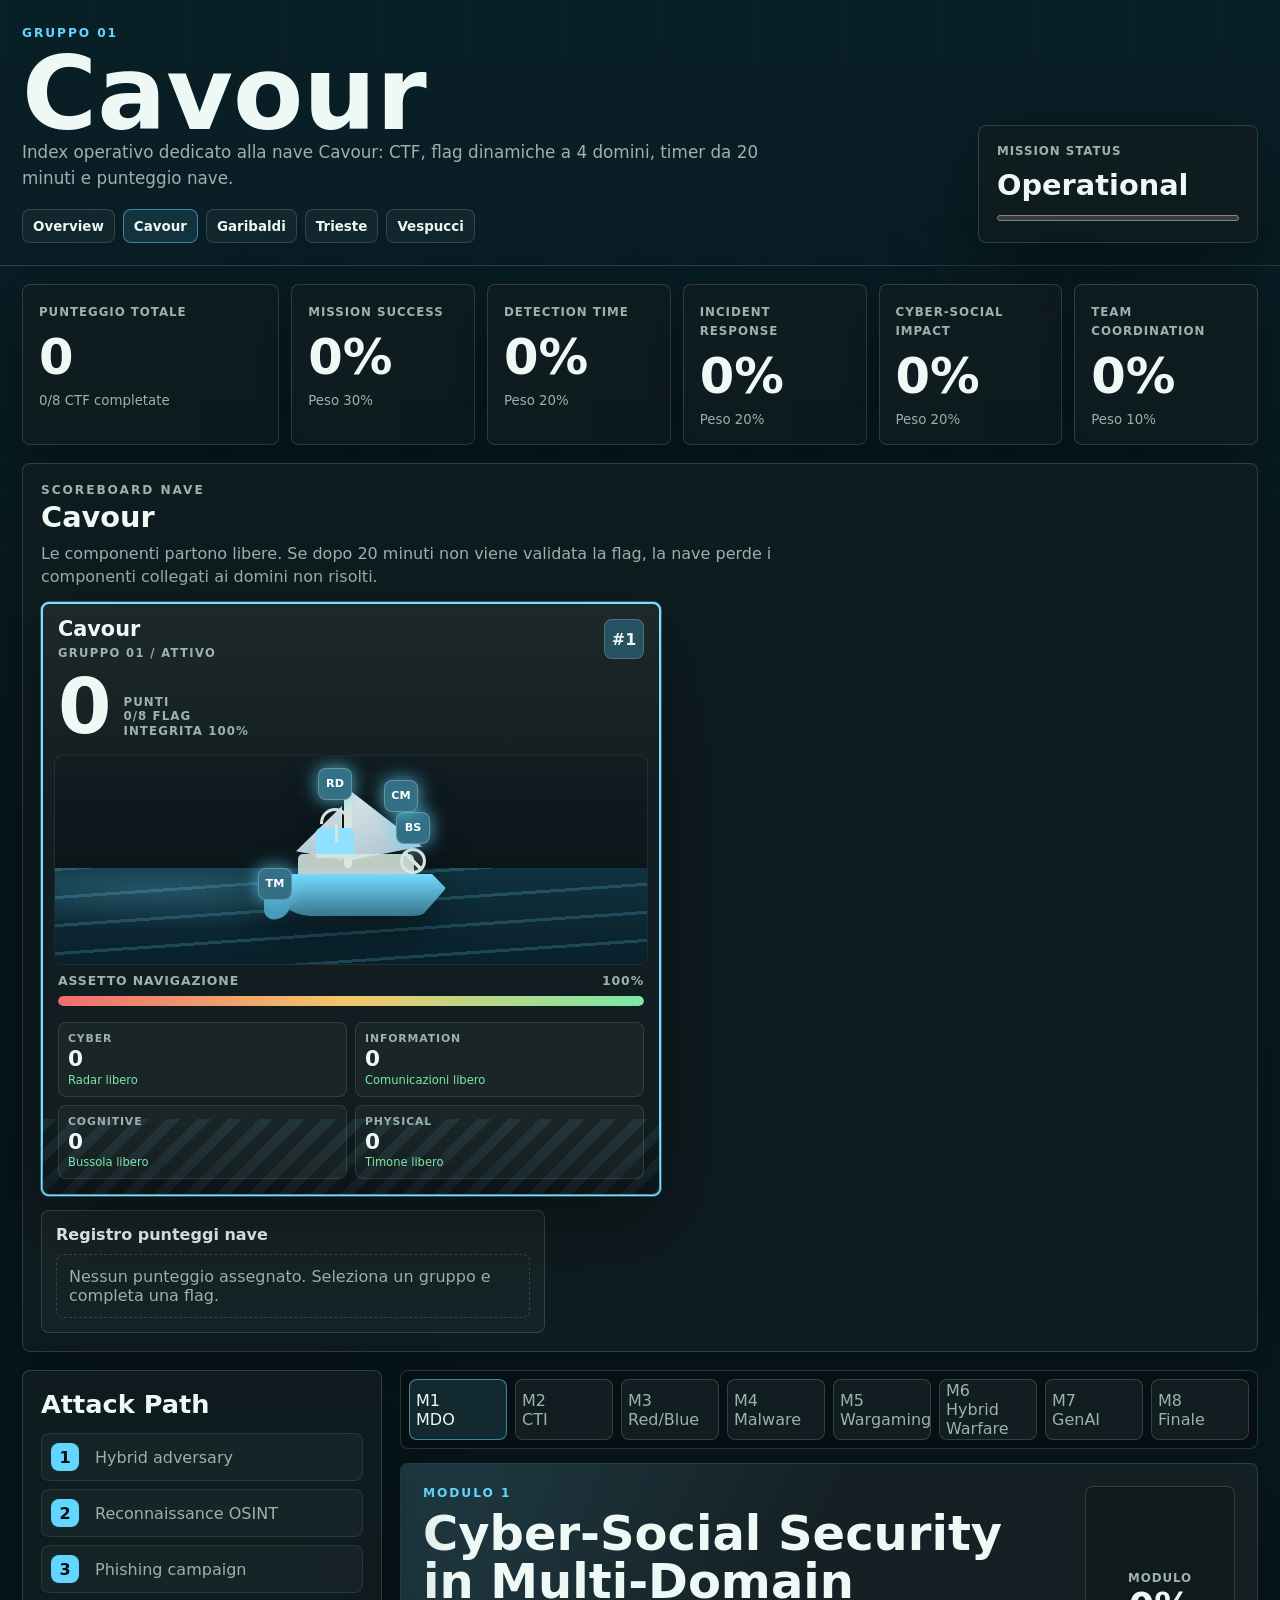
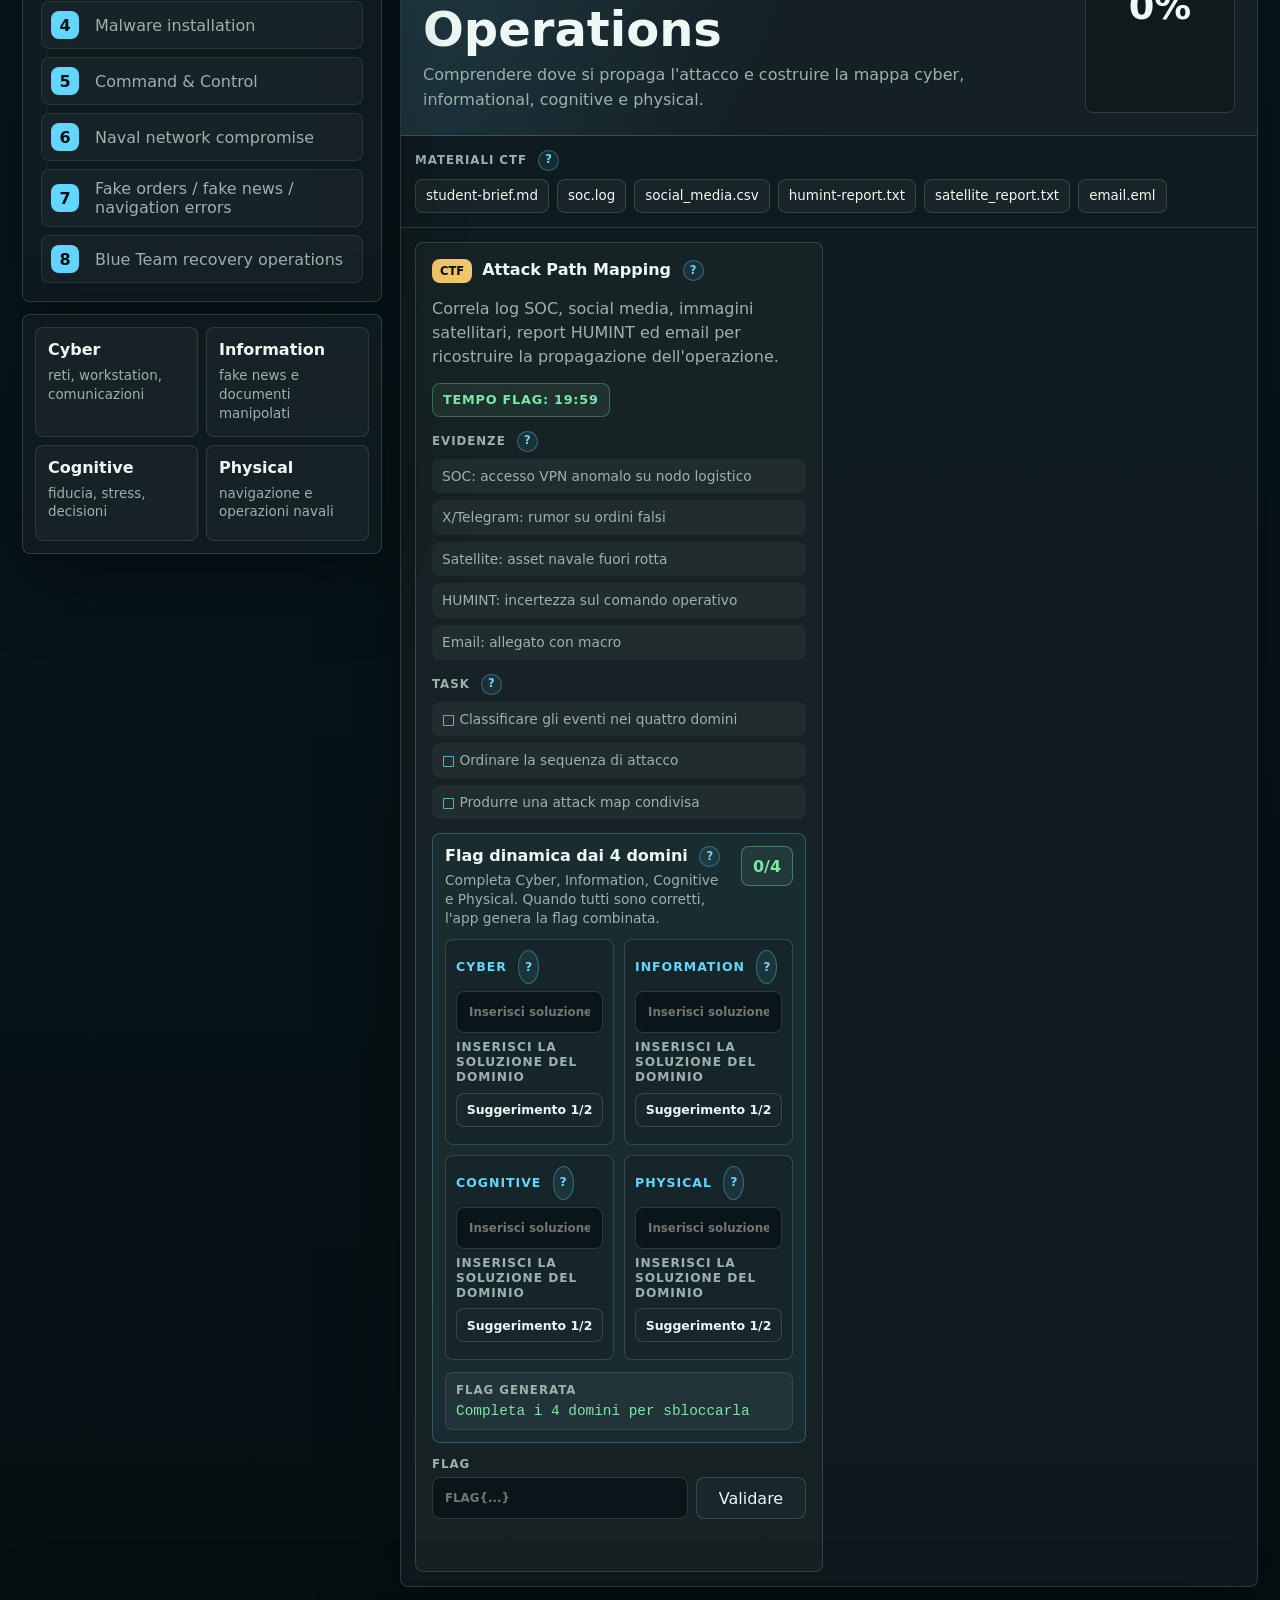
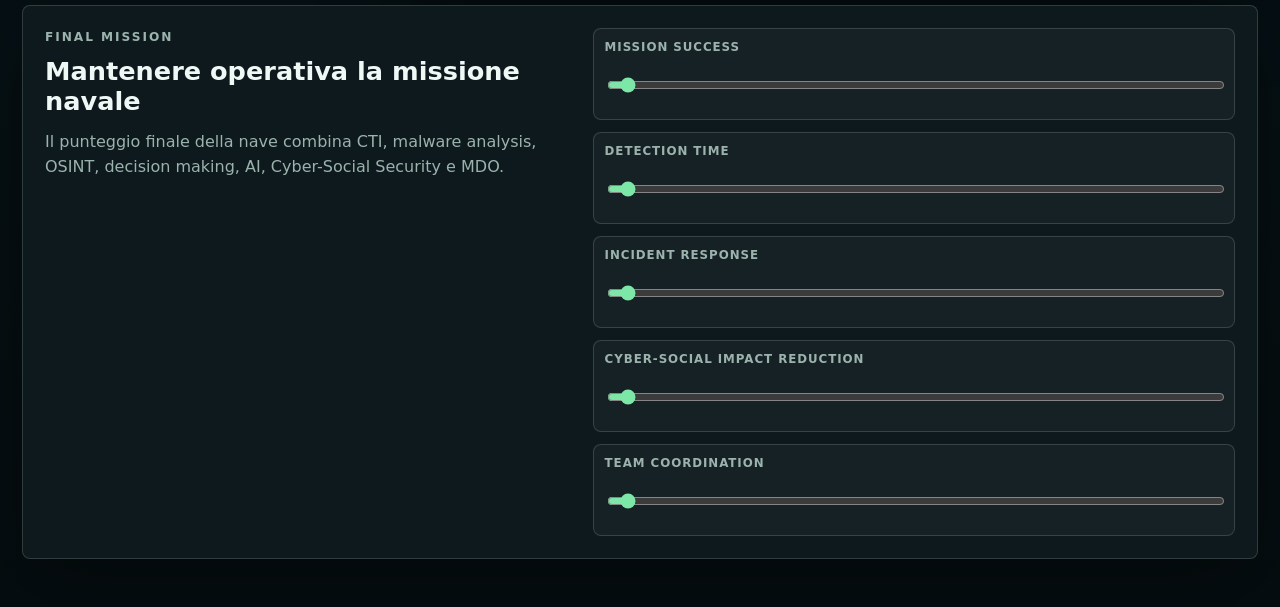
==== index-cavour.html @ 1d4ad9ce "Add files via upload" ====
<!doctype html>
<html lang="it">
<head>
  <meta charset="utf-8">
  <meta name="viewport" content="width=device-width, initial-scale=1">
  <meta name="description" content="CTF Operazione TRIDENT SHIELD per nave Cavour">
  <title>TRIDENT SHIELD CTF - Cavour</title>
  <link rel="stylesheet" href="style.css">
</head>
<body data-mode="team" data-team="cavour">
  <header class="topbar team-topbar">
    <div>
      <p class="eyebrow">GRUPPO 01</p>
      <h1>Cavour</h1>
      <p class="subtitle">Index operativo dedicato alla nave Cavour: CTF, flag dinamiche a 4 domini, timer da 20 minuti e punteggio nave.</p>
      <nav class="page-links" aria-label="Navigazione pagine nave">
        <a href="index.html">Overview</a>
        <a class="current" href="index-cavour.html">Cavour</a><a  href="index-garibaldi.html">Garibaldi</a><a  href="index-trieste.html">Trieste</a><a  href="index-vespucci.html">Vespucci</a>
      </nav>
    </div>
    <div class="mission-card">
      <span>Mission Status</span>
      <strong id="mission-status">Operational</strong>
      <meter id="mission-meter" min="0" max="100" value="0"></meter>
    </div>
  </header>

  <main class="app-shell">
    <section class="dashboard" aria-label="Dashboard punteggio nave">
      <article class="score-hero">
        <span>Punteggio totale</span>
        <strong id="total-score">0</strong>
        <small id="completed-count">0/8 CTF completate</small>
      </article>
      <article><span>Mission Success</span><strong id="metric-mission">0%</strong><small>Peso 30%</small></article>
      <article><span>Detection Time</span><strong id="metric-detection">0%</strong><small>Peso 20%</small></article>
      <article><span>Incident Response</span><strong id="metric-response">0%</strong><small>Peso 20%</small></article>
      <article><span>Cyber-Social Impact</span><strong id="metric-impact">0%</strong><small>Peso 20%</small></article>
      <article><span>Team Coordination</span><strong id="metric-coordination">0%</strong><small>Peso 10%</small></article>
    </section>

    <section class="team-scoreboard ship-only" aria-label="Scoreboard nave Cavour">
      <div class="scoreboard-head single-head">
        <div>
          <p class="eyebrow">Scoreboard nave</p>
          <h2>Cavour</h2>
          <p>Le componenti partono libere. Se dopo 20 minuti non viene validata la flag, la nave perde i componenti collegati ai domini non risolti.</p>
        </div>
      </div>
      <div class="team-grid single-ship-grid" id="team-grid"></div>
      <div class="scoreboard-bottom single-log">
        <div class="score-log-panel">
          <h3>Registro punteggi nave</h3>
          <div id="score-log"></div>
        </div>
      </div>
    </section>

    <section class="layout">
      <aside class="mission-map">
        <div class="map-panel">
          <h2>Attack Path</h2>
          <ol id="attack-path"></ol>
        </div>
        <div class="domain-grid" id="domain-grid"></div>
      </aside>

      <section class="content">
        <nav class="tabs" id="tabs" aria-label="Moduli CTF"></nav>
        <div id="module-view"></div>
      </section>
    </section>

    <section class="final-mission">
      <div>
        <p class="eyebrow">Final Mission</p>
        <h2>Mantenere operativa la missione navale</h2>
        <p>Il punteggio finale della nave combina CTI, malware analysis, OSINT, decision making, AI, Cyber-Social Security e MDO.</p>
      </div>
      <div class="weights">
        <label>Mission Success <input data-final="mission" type="range" min="0" max="100" value="0"></label>
        <label>Detection Time <input data-final="detection" type="range" min="0" max="100" value="0"></label>
        <label>Incident Response <input data-final="response" type="range" min="0" max="100" value="0"></label>
        <label>Cyber-Social Impact Reduction <input data-final="impact" type="range" min="0" max="100" value="0"></label>
        <label>Team Coordination <input data-final="coordination" type="range" min="0" max="100" value="0"></label>
      </div>
    </section>
  </main>

  <template id="module-template">
    <article class="module">
      <div class="module-head">
        <div>
          <p class="eyebrow module-index"></p>
          <h2 class="module-title"></h2>
          <p class="module-mission"></p>
        </div>
        <div class="module-score">
          <span>Modulo</span>
          <strong></strong>
        </div>
      </div>
      <div class="challenge-grid"></div>
    </article>
  </template>

  <template id="challenge-template">
    <article class="challenge">
      <div class="challenge-head">
        <span class="badge"></span>
        <strong class="challenge-title"></strong>
      </div>
      <p class="challenge-brief"></p>
      <div class="evidence"></div>
      <div class="tasks"></div>
      <form class="flag-form">
        <label>
          Flag
          <input name="flag" autocomplete="off" placeholder="FLAG{...}">
        </label>
        <button type="submit">Validare</button>
      </form>
      <p class="feedback" aria-live="polite"></p>
    </article>
  </template>
  <script src="app.js"></script>
</body>
</html>
---- style.css ----
:root {
  color-scheme: dark;
  --bg: #071013;
  --surface: #111d20;
  --surface-2: #17272b;
  --surface-3: #20343a;
  --line: rgba(229, 241, 237, 0.16);
  --ink: #eef8f5;
  --muted: #9bb2ad;
  --cyan: #63d6ff;
  --green: #7ce7a7;
  --yellow: #f2c76b;
  --red: #ef6d6d;
  --danger: #ef6d6d;
  --orange: #f49b63;
  --violet: #b99cff;
  --warn: #f2c76b;
  --ok: #7ce7a7;
  --shadow: 0 22px 80px rgba(0, 0, 0, 0.36);
}

* { box-sizing: border-box; }

html { scroll-behavior: smooth; }

body {
  margin: 0;
  min-height: 100vh;
  color: var(--ink);
  font-family: Inter, ui-sans-serif, system-ui, -apple-system, BlinkMacSystemFont, "Segoe UI", sans-serif;
  background:
    linear-gradient(180deg, rgba(9, 32, 40, 0.92), rgba(5, 13, 16, 0.98)),
    repeating-linear-gradient(90deg, rgba(255, 255, 255, 0.035) 0 1px, transparent 1px 94px),
    var(--bg);
}

button,
input { font: inherit; }

button {
  min-height: 42px;
  border: 1px solid var(--line);
  border-radius: 8px;
  color: var(--ink);
  background: var(--surface-2);
  cursor: pointer;
}

button:hover,
.tab:hover {
  border-color: rgba(238, 248, 245, 0.34);
  background: var(--surface-3);
}

.tip {
  position: relative;
  display: inline-grid;
  place-items: center;
  width: 21px;
  height: 21px;
  min-height: 21px;
  margin-left: 6px;
  padding: 0;
  border-color: rgba(99, 214, 255, 0.36);
  border-radius: 50%;
  color: var(--cyan);
  background: rgba(99, 214, 255, 0.08);
  font-size: 0.72rem;
  font-weight: 900;
  line-height: 1;
  vertical-align: middle;
}

.tip::after {
  content: attr(data-tooltip);
  position: absolute;
  left: 50%;
  bottom: calc(100% + 10px);
  z-index: 50;
  width: min(310px, 70vw);
  padding: 10px 11px;
  border: 1px solid rgba(99, 214, 255, 0.34);
  border-radius: 8px;
  color: var(--ink);
  background: #071013;
  box-shadow: var(--shadow);
  font-size: 0.78rem;
  font-weight: 650;
  letter-spacing: 0;
  line-height: 1.35;
  text-align: left;
  text-transform: none;
  white-space: normal;
  opacity: 0;
  pointer-events: none;
  transform: translate(-50%, 4px);
  transition: opacity 140ms ease, transform 140ms ease;
}

.tip:hover::after,
.tip:focus-visible::after {
  opacity: 1;
  transform: translate(-50%, 0);
}

input {
  width: 100%;
  min-height: 42px;
  border: 1px solid var(--line);
  border-radius: 8px;
  padding: 0 12px;
  color: var(--ink);
  background: #091519;
  outline: none;
}

input[type="range"] { accent-color: var(--green); }

.topbar,
.app-shell {
  width: min(1480px, 100%);
  margin: 0 auto;
  padding-inline: 22px;
}

.topbar {
  display: grid;
  grid-template-columns: minmax(0, 1fr) 280px;
  gap: 24px;
  align-items: end;
  padding-top: 26px;
  padding-bottom: 22px;
  border-bottom: 1px solid var(--line);
}

.eyebrow {
  margin: 0 0 9px;
  color: var(--cyan);
  font-size: 0.76rem;
  font-weight: 900;
  letter-spacing: 0.16em;
  text-transform: uppercase;
}

h1 {
  margin: 0;
  font-size: clamp(2.7rem, 8vw, 7rem);
  line-height: 0.88;
}

h2,
p { margin-top: 0; }

.subtitle {
  max-width: 760px;
  margin-bottom: 0;
  color: var(--muted);
  font-size: 1.05rem;
  line-height: 1.55;
}

.page-links {
  display: flex;
  flex-wrap: wrap;
  gap: 8px;
  margin-top: 18px;
}

.page-links a {
  display: inline-flex;
  align-items: center;
  min-height: 34px;
  padding: 0 10px;
  border: 1px solid var(--line);
  border-radius: 8px;
  color: var(--ink);
  background: rgba(255, 255, 255, 0.045);
  font-size: 0.84rem;
  font-weight: 850;
  text-decoration: none;
}

.page-links a:hover,
.page-links a.current {
  border-color: rgba(99, 214, 255, 0.52);
  background: rgba(99, 214, 255, 0.12);
}

.mission-card,
.dashboard article,
.map-panel,
.domain-grid,
.module,
.final-mission,
.team-scoreboard {
  border: 1px solid var(--line);
  border-radius: 8px;
  background: rgba(17, 29, 32, 0.82);
  box-shadow: var(--shadow);
}

.mission-card {
  display: grid;
  gap: 10px;
  padding: 18px;
}

.mission-card span,
.dashboard span,
.module-score span,
.challenge label,
.weights label {
  color: var(--muted);
  font-size: 0.74rem;
  font-weight: 850;
  letter-spacing: 0.08em;
  text-transform: uppercase;
}

.mission-card strong {
  font-size: 1.8rem;
}

meter {
  width: 100%;
  height: 12px;
}

.app-shell {
  display: grid;
  gap: 18px;
  padding-top: 18px;
  padding-bottom: 48px;
}

.dashboard {
  display: grid;
  grid-template-columns: 1.4fr repeat(5, 1fr);
  gap: 12px;
}

.dashboard article {
  min-width: 0;
  padding: 16px;
}

.dashboard strong {
  display: block;
  margin: 8px 0 4px;
  font-size: clamp(1.7rem, 4vw, 3.1rem);
  font-variant-numeric: tabular-nums;
}

.dashboard small {
  color: var(--muted);
}

.score-hero {
  background:
    radial-gradient(circle at 100% 0, rgba(124, 231, 167, 0.2), transparent 38%),
    var(--surface);
}

.team-scoreboard {
  display: grid;
  gap: 14px;
  padding: 18px;
}

.scoreboard-head {
  display: grid;
  grid-template-columns: minmax(0, 1fr) 330px;
  gap: 18px;
  align-items: end;
}

.scoreboard-head h2 {
  margin-bottom: 8px;
  font-size: 1.8rem;
}

.scoreboard-head p {
  max-width: 760px;
  margin-bottom: 0;
  color: var(--muted);
  line-height: 1.45;
}

.team-controls {
  display: grid;
  gap: 10px;
}

.team-controls label {
  display: grid;
  gap: 6px;
}

.team-grid {
  display: grid;
  grid-template-columns: repeat(4, minmax(0, 1fr));
  gap: 10px;
}

.single-ship-grid {
  grid-template-columns: minmax(320px, 620px);
}

.single-head {
  grid-template-columns: 1fr;
}

.single-log {
  grid-template-columns: minmax(0, 1fr);
}

.overview-grid {
  grid-template-columns: repeat(4, minmax(0, 1fr));
}

.team-card {
  min-width: 0;
  padding: 14px;
  border: 1px solid var(--line);
  border-radius: 8px;
  background:
    linear-gradient(180deg, color-mix(in srgb, var(--team-color), transparent 88%), transparent 55%),
    rgba(255, 255, 255, 0.035);
}

.team-card.active {
  border-color: color-mix(in srgb, var(--team-color), white 24%);
  box-shadow: inset 0 0 0 1px color-mix(in srgb, var(--team-color), transparent 68%);
}

.team-card.leader {
  background:
    linear-gradient(180deg, color-mix(in srgb, var(--team-color), transparent 78%), transparent 62%),
    rgba(255, 255, 255, 0.055);
}

.team-card-head {
  display: flex;
  justify-content: space-between;
  gap: 10px;
  align-items: start;
}

.team-card-head strong {
  display: block;
  font-size: 1.1rem;
}

.team-card-head span,
.team-meta {
  color: var(--muted);
  font-size: 0.76rem;
  font-weight: 800;
  letter-spacing: 0.07em;
  text-transform: uppercase;
}

.team-card-head b {
  display: grid;
  place-items: center;
  min-width: 38px;
  min-height: 34px;
  border: 1px solid rgba(255, 255, 255, 0.14);
  border-radius: 8px;
  background: color-mix(in srgb, var(--team-color), black 62%);
}

.team-score {
  margin: 18px 0 10px;
  font-size: clamp(2.5rem, 6vw, 4rem);
  font-weight: 950;
  line-height: 0.9;
  font-variant-numeric: tabular-nums;
}

.team-meta {
  display: flex;
  justify-content: space-between;
  gap: 10px;
}

.team-bar {
  height: 9px;
  margin-top: 10px;
  overflow: hidden;
  border-radius: 999px;
  background: rgba(255, 255, 255, 0.08);
}

.team-bar i {
  display: block;
  width: 0;
  height: 100%;
  border-radius: inherit;
  background: linear-gradient(90deg, var(--cyan), var(--green));
}

.ship-card {
  position: relative;
  min-width: 0;
  overflow: hidden;
  border: 1px solid var(--line);
  border-radius: 8px;
  background:
    linear-gradient(180deg, rgba(255, 255, 255, 0.05), transparent 34%),
    var(--surface);
  box-shadow: var(--shadow);
}

.ship-card::after {
  content: "";
  position: absolute;
  inset: auto 0 0;
  height: 76px;
  background:
    linear-gradient(180deg, transparent, rgba(0, 0, 0, 0.34)),
    repeating-linear-gradient(135deg, rgba(113, 215, 255, 0.09) 0 10px, transparent 10px 22px);
  pointer-events: none;
}

.ship-card.leader {
  border-color: color-mix(in srgb, var(--accent), white 20%);
  box-shadow: 0 0 0 1px color-mix(in srgb, var(--accent), transparent 68%), var(--shadow);
}

.ship-card.active-team {
  outline: 2px solid color-mix(in srgb, var(--accent), white 16%);
  outline-offset: -2px;
}

.ship-header {
  position: relative;
  z-index: 1;
  display: grid;
  grid-template-columns: minmax(0, 1fr) auto;
  gap: 12px;
  padding: 16px 16px 0;
}

.team-name {
  margin: 0;
  font-size: 1.3rem;
  line-height: 1.05;
  white-space: nowrap;
  overflow: hidden;
  text-overflow: ellipsis;
}

.team-code {
  margin-top: 5px;
  color: var(--muted);
  font-size: 0.72rem;
  font-weight: 800;
  letter-spacing: 0.12em;
  text-transform: uppercase;
}

.rank {
  display: grid;
  place-items: center;
  width: 40px;
  height: 40px;
  border-radius: 8px;
  border: 1px solid rgba(255, 255, 255, 0.18);
  background: color-mix(in srgb, var(--accent), black 62%);
  font-weight: 900;
}

.score-row {
  position: relative;
  z-index: 1;
  display: flex;
  align-items: end;
  gap: 12px;
  padding: 16px;
}

.score {
  font-size: clamp(2.8rem, 6vw, 4.8rem);
  font-weight: 900;
  line-height: 0.82;
  font-variant-numeric: tabular-nums;
}

.score-label {
  color: var(--muted);
  font-size: 0.74rem;
  font-weight: 800;
  text-transform: uppercase;
  letter-spacing: 0.09em;
  line-height: 1.25;
}

.ship-wrap {
  position: relative;
  z-index: 1;
  height: 210px;
  margin: 0 12px 8px;
  border: 1px solid rgba(255, 255, 255, 0.09);
  border-radius: 8px;
  background:
    linear-gradient(180deg, rgba(10, 24, 32, 0.24), rgba(4, 12, 16, 0.58)),
    repeating-linear-gradient(0deg, transparent 0 18px, rgba(255, 255, 255, 0.025) 18px 19px);
  overflow: hidden;
}

.sea {
  position: absolute;
  inset: auto 0 0;
  height: 46%;
  background:
    radial-gradient(ellipse at 18% 22%, rgba(113, 215, 255, 0.22), transparent 38%),
    repeating-linear-gradient(176deg, rgba(113, 215, 255, 0.2) 0 3px, transparent 3px 28px),
    linear-gradient(180deg, rgba(18, 61, 78, 0.72), rgba(9, 34, 44, 0.95));
}

.ship {
  position: absolute;
  left: 50%;
  bottom: 48px;
  width: 210px;
  height: 120px;
  transform: translateX(-50%);
  filter: drop-shadow(0 18px 18px rgba(0, 0, 0, 0.36));
}

.hull {
  position: absolute;
  left: 26px;
  right: 10px;
  bottom: 0;
  height: 42px;
  border-radius: 5px 5px 48px 54px;
  background:
    linear-gradient(90deg, transparent 0 16px, rgba(255, 255, 255, 0.1) 16px 18px, transparent 18px),
    linear-gradient(180deg, color-mix(in srgb, var(--accent), white 12%), color-mix(in srgb, var(--accent), black 44%));
  clip-path: polygon(0 0, 92% 0, 100% 34%, 86% 100%, 12% 100%);
}

.deck {
  position: absolute;
  left: 52px;
  right: 42px;
  bottom: 38px;
  height: 24px;
  border-radius: 5px 5px 0 0;
  background: #d8e6df;
  opacity: 0.88;
}

.mast {
  position: absolute;
  left: 98px;
  bottom: 48px;
  width: 8px;
  height: 82px;
  border-radius: 8px;
  background: #d8e6df;
}

.sail {
  position: absolute;
  bottom: 56px;
  background: linear-gradient(160deg, #f7fbff, #b7d8e6);
  border: 1px solid rgba(255, 255, 255, 0.42);
  opacity: 0.9;
}

.sail-main {
  left: 106px;
  width: 70px;
  height: 68px;
  clip-path: polygon(0 0, 100% 80%, 0 100%);
}

.sail-front {
  left: 50px;
  width: 46px;
  height: 54px;
  clip-path: polygon(100% 0, 100% 100%, 0 84%);
}

.bridge {
  position: absolute;
  left: 70px;
  bottom: 58px;
  width: 38px;
  height: 30px;
  border-radius: 5px 5px 0 0;
  background: color-mix(in srgb, var(--accent), white 28%);
}

.radar {
  position: absolute;
  left: 74px;
  bottom: 92px;
  width: 30px;
  height: 16px;
  border: 3px solid #d8e6df;
  border-bottom: 0;
  border-radius: 20px 20px 0 0;
}

.radar::before {
  content: "";
  position: absolute;
  left: 50%;
  bottom: 4px;
  width: 54px;
  height: 54px;
  border: 1px solid rgba(113, 215, 255, 0.34);
  border-radius: 50%;
  opacity: 0;
  transform: translateX(-50%) scale(0.4);
  pointer-events: none;
}

.radar::after {
  content: "";
  position: absolute;
  left: 12px;
  bottom: -18px;
  width: 3px;
  height: 18px;
  background: #d8e6df;
}

.compass {
  position: absolute;
  right: 30px;
  bottom: 42px;
  width: 26px;
  height: 26px;
  border: 3px solid #d8e6df;
  border-radius: 50%;
  background:
    linear-gradient(45deg, transparent 43%, #d8e6df 44% 56%, transparent 57%),
    rgba(255, 255, 255, 0.12);
}

.compass::after {
  content: "";
  position: absolute;
  inset: 7px;
  border-radius: 50%;
  background: var(--danger);
  opacity: 0;
}

.rudder {
  position: absolute;
  left: 18px;
  bottom: -3px;
  width: 26px;
  height: 34px;
  border-radius: 4px 0 12px 12px;
  background: color-mix(in srgb, var(--accent), black 28%);
  transform: skewY(-10deg);
}

.component {
  position: absolute;
  z-index: 3;
  display: grid;
  place-items: center;
  width: 34px;
  height: 32px;
  border-radius: 8px;
  border: 1px solid rgba(255, 255, 255, 0.24);
  background: rgba(7, 16, 20, 0.78);
  color: #fff;
  font-size: 0.7rem;
  font-weight: 900;
}

.component[data-component="radar"] { left: 72px; bottom: 116px; }
.component[data-component="compass"] { right: 26px; bottom: 72px; }
.component[data-component="rudder"] { left: 12px; bottom: 16px; }
.component[data-component="sails"] { left: 138px; bottom: 104px; }

.ship-card .component.ok {
  box-shadow: 0 0 18px color-mix(in srgb, var(--accent), transparent 18%);
  background: color-mix(in srgb, var(--accent), black 48%);
}

.ship-card .component.damaged {
  border-color: rgba(228, 88, 88, 0.6);
  background: rgba(97, 28, 33, 0.92);
  color: #ffd5d5;
  box-shadow: 0 0 18px rgba(228, 88, 88, 0.36);
}

.ship-card .component.damaged::after {
  content: "";
  position: absolute;
  width: 36px;
  height: 3px;
  border-radius: 999px;
  background: var(--danger);
  transform: rotate(-38deg);
}

.smoke {
  position: absolute;
  z-index: 2;
  width: 54px;
  height: 54px;
  border-radius: 50%;
  background: rgba(35, 39, 42, 0.58);
  filter: blur(2px);
  opacity: 0;
  animation: drift 3s ease-in-out infinite;
}

.smoke.s1 { left: 75px; bottom: 120px; }
.smoke.s2 { left: 130px; bottom: 96px; animation-delay: 700ms; }

.damage-radar .radar { animation: radarFail 1.15s steps(2, end) infinite; }
.damage-radar .radar::before { animation: brokenPing 1.6s ease-out infinite; }
.damage-radar .component[data-component="radar"] { animation: warningPulse 1.1s ease-in-out infinite; }
.damage-compass .compass { animation: compassSpin 950ms cubic-bezier(.3, .8, .4, 1) infinite; }
.damage-compass .compass::after { animation: coreBlink 800ms ease-in-out infinite; }
.damage-compass .component[data-component="compass"] { animation: warningPulse 1s ease-in-out infinite; }
.damage-sails .sail-main {
  transform-origin: 0 100%;
  animation: sailTearMain 1.7s ease-in-out infinite;
}
.damage-sails .sail-front {
  transform-origin: 100% 100%;
  animation: sailTearFront 1.55s ease-in-out infinite;
}
.damage-sails .component[data-component="sails"] { animation: warningPulse 1.15s ease-in-out infinite; }
.damage-rudder .rudder {
  opacity: 0.48;
  animation: warningPulse 1.25s ease-in-out infinite;
}
.damage-rudder .component[data-component="rudder"] { animation: warningPulse 1.15s ease-in-out infinite; }
.damage-radar .smoke.s1,
.damage-compass .smoke.s1,
.damage-sails .smoke.s2,
.damage-rudder .smoke.s1 { opacity: 1; }
.damage-radar .smoke.s1 { left: 66px; bottom: 112px; }
.damage-compass .smoke.s1 { left: 142px; bottom: 56px; }
.damage-sails .smoke.s2 { left: 132px; bottom: 105px; }
.damage-rudder .smoke.s1 { left: 28px; bottom: 22px; }

@keyframes drift {
  0%, 100% { transform: translate(0, 0) scale(0.9); }
  50% { transform: translate(8px, -10px) scale(1.08); }
}

@keyframes radarFail {
  0%, 100% { opacity: 0.28; transform: translateX(0); filter: drop-shadow(0 0 0 transparent); }
  20% { opacity: 0.92; transform: translateX(-2px); filter: drop-shadow(0 0 8px rgba(113, 215, 255, 0.74)); }
  42% { opacity: 0.16; transform: translateX(2px); }
  70% { opacity: 0.62; transform: translateX(-1px); }
}

@keyframes brokenPing {
  0% { opacity: 0.55; transform: translateX(-50%) scale(0.28); }
  58% { opacity: 0.12; transform: translateX(-50%) scale(1); }
  59%, 100% { opacity: 0; transform: translateX(-50%) scale(1.04); }
}

@keyframes compassSpin {
  0%, 100% { opacity: 0.42; transform: rotate(-18deg) scale(0.96); }
  28% { opacity: 0.95; transform: rotate(42deg) scale(1.04); }
  46% { opacity: 0.55; transform: rotate(-96deg) scale(0.98); }
  72% { opacity: 0.76; transform: rotate(130deg) scale(1.02); }
}

@keyframes coreBlink {
  0%, 100% { opacity: 0; transform: scale(0.6); }
  50% { opacity: 0.78; transform: scale(1); }
}

@keyframes sailTearMain {
  0%, 100% { opacity: 0.32; transform: rotate(-8deg) skewX(-3deg); filter: brightness(0.86); }
  50% { opacity: 0.68; transform: rotate(-17deg) skewX(7deg) translateY(3px); filter: brightness(1.08); }
}

@keyframes sailTearFront {
  0%, 100% { opacity: 0.36; transform: rotate(7deg) skewX(4deg); }
  50% { opacity: 0.7; transform: rotate(16deg) skewX(-6deg) translateY(2px); }
}

@keyframes warningPulse {
  0%, 100% { opacity: 0.62; box-shadow: 0 0 10px rgba(228, 88, 88, 0.28); }
  50% { opacity: 1; box-shadow: 0 0 24px rgba(228, 88, 88, 0.72); }
}

.integrity {
  position: relative;
  z-index: 1;
  padding: 0 16px 16px;
}

.integrity-head {
  display: flex;
  justify-content: space-between;
  gap: 10px;
  margin-bottom: 8px;
  color: var(--muted);
  font-size: 0.78rem;
  font-weight: 800;
  text-transform: uppercase;
  letter-spacing: 0.07em;
}

.bar {
  height: 10px;
  overflow: hidden;
  border-radius: 999px;
  background: rgba(255, 255, 255, 0.08);
}

.bar span {
  display: block;
  width: var(--value);
  height: 100%;
  border-radius: inherit;
  background: linear-gradient(90deg, var(--danger), var(--warn), var(--ok));
  transition: width 220ms ease;
}

.domain-score-grid {
  position: relative;
  z-index: 1;
  display: grid;
  grid-template-columns: repeat(2, minmax(0, 1fr));
  gap: 8px;
  padding: 0 16px 16px;
}

.domain-score {
  display: grid;
  gap: 3px;
  min-width: 0;
  padding: 9px;
  border: 1px solid rgba(255, 255, 255, 0.11);
  border-radius: 8px;
  background: rgba(255, 255, 255, 0.04);
}

.domain-score span,
.domain-score small {
  overflow: hidden;
  text-overflow: ellipsis;
  white-space: nowrap;
}

.domain-score span {
  color: var(--muted);
  font-size: 0.68rem;
  font-weight: 900;
  letter-spacing: 0.08em;
  text-transform: uppercase;
}

.domain-score strong {
  font-size: 1.35rem;
  line-height: 1;
  font-variant-numeric: tabular-nums;
}

.domain-score small {
  color: var(--green);
  font-size: 0.72rem;
}

.domain-score.lost {
  border-color: rgba(239, 109, 109, 0.42);
  background: rgba(239, 109, 109, 0.08);
}

.domain-score.lost small {
  color: var(--red);
}

.scoreboard-bottom {
  display: grid;
  grid-template-columns: minmax(0, 0.85fr) minmax(0, 1.15fr);
  gap: 12px;
}

.leaderboard-panel,
.score-log-panel {
  min-width: 0;
  padding: 14px;
  border: 1px solid var(--line);
  border-radius: 8px;
  background: rgba(255, 255, 255, 0.035);
}

.leaderboard-panel h3,
.score-log-panel h3 {
  margin: 0 0 10px;
  font-size: 1rem;
}

#team-leaderboard,
#score-log {
  display: grid;
  gap: 8px;
}

.team-rank {
  display: grid;
  grid-template-columns: 38px minmax(0, 1fr) auto;
  gap: 10px;
  align-items: center;
  padding: 9px;
  border: 1px solid rgba(255, 255, 255, 0.1);
  border-radius: 8px;
  background: rgba(255, 255, 255, 0.035);
}

.team-rank b {
  color: var(--team-color);
}

.team-rank span {
  min-width: 0;
  overflow: hidden;
  text-overflow: ellipsis;
  white-space: nowrap;
}

.team-rank small {
  display: block;
  color: var(--muted);
  font-size: 0.72rem;
}

.team-rank strong {
  font-size: 1.45rem;
  font-variant-numeric: tabular-nums;
}

.score-log-entry {
  display: grid;
  grid-template-columns: 70px minmax(0, 1fr);
  gap: 10px;
  padding: 9px;
  border-left: 3px solid var(--green);
  border-radius: 8px;
  color: var(--muted);
  background: rgba(255, 255, 255, 0.035);
  line-height: 1.35;
}

.score-log-entry time {
  color: var(--cyan);
  font-size: 0.78rem;
  font-weight: 900;
}

.score-log-entry strong {
  color: var(--ink);
}

.score-log-empty {
  padding: 12px;
  border: 1px dashed var(--line);
  border-radius: 8px;
  color: var(--muted);
}

.layout {
  display: grid;
  grid-template-columns: 360px minmax(0, 1fr);
  gap: 18px;
  align-items: start;
}

.mission-map {
  position: sticky;
  top: 14px;
  display: grid;
  gap: 12px;
}

.map-panel {
  padding: 18px;
}

.map-panel h2,
.final-mission h2 {
  margin-bottom: 14px;
  font-size: 1.6rem;
}

#attack-path {
  display: grid;
  gap: 8px;
  margin: 0;
  padding: 0;
  list-style: none;
}

#attack-path li {
  display: grid;
  grid-template-columns: 34px 1fr;
  gap: 10px;
  align-items: center;
  padding: 9px;
  border: 1px solid rgba(255, 255, 255, 0.09);
  border-radius: 8px;
  color: var(--muted);
  background: rgba(255, 255, 255, 0.035);
}

#attack-path b {
  display: grid;
  place-items: center;
  width: 28px;
  height: 28px;
  border-radius: 8px;
  color: #061015;
  background: var(--cyan);
}

#attack-path li.done {
  color: var(--ink);
  border-color: rgba(124, 231, 167, 0.4);
}

#attack-path li.done b { background: var(--green); }

.domain-grid {
  display: grid;
  grid-template-columns: repeat(2, minmax(0, 1fr));
  gap: 8px;
  padding: 12px;
}

.domain {
  min-height: 96px;
  padding: 12px;
  border: 1px solid rgba(255, 255, 255, 0.11);
  border-radius: 8px;
  background: rgba(255, 255, 255, 0.035);
}

.domain strong {
  display: block;
  margin-bottom: 8px;
}

.domain span {
  display: block;
  color: var(--muted);
  font-size: 0.84rem;
  line-height: 1.4;
}

.content {
  min-width: 0;
  display: grid;
  gap: 14px;
}

.tabs {
  position: sticky;
  top: 0;
  z-index: 5;
  display: grid;
  grid-template-columns: repeat(8, minmax(92px, 1fr));
  gap: 8px;
  padding: 8px;
  border: 1px solid var(--line);
  border-radius: 8px;
  background: rgba(7, 16, 19, 0.92);
  backdrop-filter: blur(12px);
}

.tab {
  min-height: 50px;
  border: 1px solid var(--line);
  border-radius: 8px;
  color: var(--muted);
  background: var(--surface);
  text-align: left;
}

.tab.active {
  color: var(--ink);
  border-color: rgba(99, 214, 255, 0.55);
  background: rgba(99, 214, 255, 0.13);
}

.tab.done {
  border-color: rgba(124, 231, 167, 0.5);
}

.module {
  overflow: hidden;
}

.module-head {
  display: grid;
  grid-template-columns: minmax(0, 1fr) 150px;
  gap: 18px;
  padding: 22px;
  border-bottom: 1px solid var(--line);
  background:
    linear-gradient(115deg, rgba(99, 214, 255, 0.15), transparent 46%),
    rgba(255, 255, 255, 0.025);
}

.module-title {
  margin: 0 0 10px;
  font-size: clamp(1.8rem, 4vw, 3rem);
  line-height: 1;
}

.module-mission {
  max-width: 820px;
  margin-bottom: 0;
  color: var(--muted);
  line-height: 1.55;
}

.module-score {
  display: grid;
  place-items: center;
  align-content: center;
  border: 1px solid var(--line);
  border-radius: 8px;
  background: rgba(0, 0, 0, 0.17);
}

.module-score strong {
  font-size: 2.3rem;
  font-variant-numeric: tabular-nums;
}

.challenge-grid {
  display: grid;
  grid-template-columns: repeat(2, minmax(0, 1fr));
  gap: 12px;
  padding: 14px;
}

.artifact-list {
  display: flex;
  flex-wrap: wrap;
  gap: 8px;
  align-items: center;
  padding: 14px;
  border-bottom: 1px solid var(--line);
}

.artifact-list strong {
  flex: 1 0 100%;
  color: var(--muted);
  font-size: 0.74rem;
  letter-spacing: 0.08em;
  text-transform: uppercase;
}

.artifact-list a {
  display: inline-flex;
  align-items: center;
  min-height: 34px;
  padding: 0 10px;
  border: 1px solid var(--line);
  border-radius: 8px;
  color: var(--ink);
  background: rgba(255, 255, 255, 0.045);
  font-size: 0.84rem;
  text-decoration: none;
}

.artifact-list a:hover {
  border-color: rgba(99, 214, 255, 0.55);
  background: rgba(99, 214, 255, 0.1);
}

.challenge {
  display: grid;
  gap: 14px;
  min-width: 0;
  padding: 16px;
  border: 1px solid var(--line);
  border-radius: 8px;
  background: rgba(255, 255, 255, 0.035);
}

.challenge.solved {
  border-color: rgba(124, 231, 167, 0.58);
  box-shadow: inset 0 0 0 1px rgba(124, 231, 167, 0.18);
}

.challenge-head {
  display: flex;
  gap: 10px;
  align-items: center;
}

.badge {
  flex: 0 0 auto;
  padding: 5px 8px;
  border-radius: 8px;
  color: #071013;
  background: var(--yellow);
  font-size: 0.72rem;
  font-weight: 900;
}

.challenge-title {
  min-width: 0;
  overflow-wrap: anywhere;
}

.challenge-brief {
  margin-bottom: 0;
  color: var(--muted);
  line-height: 1.5;
}

.countdown {
  display: inline-flex;
  align-items: center;
  width: fit-content;
  min-height: 34px;
  padding: 0 10px;
  border: 1px solid rgba(124, 231, 167, 0.32);
  border-radius: 8px;
  color: var(--green);
  background: rgba(124, 231, 167, 0.08);
  font-size: 0.8rem;
  font-weight: 900;
  letter-spacing: 0.06em;
  text-transform: uppercase;
  font-variant-numeric: tabular-nums;
}

.countdown.danger {
  border-color: rgba(239, 109, 109, 0.45);
  color: var(--red);
  background: rgba(239, 109, 109, 0.08);
}

.countdown.ok {
  border-color: rgba(99, 214, 255, 0.34);
  color: var(--cyan);
  background: rgba(99, 214, 255, 0.08);
}

.evidence,
.tasks {
  display: grid;
  gap: 7px;
}

.evidence > strong,
.tasks > strong {
  color: var(--muted);
  font-size: 0.74rem;
  font-weight: 900;
  letter-spacing: 0.08em;
  text-transform: uppercase;
}

.evidence span,
.tasks span {
  padding: 8px 10px;
  border-radius: 8px;
  color: var(--muted);
  background: rgba(255, 255, 255, 0.045);
  font-size: 0.86rem;
  line-height: 1.35;
}

.tasks span::before {
  content: "□ ";
  color: var(--cyan);
}

.challenge.solved .tasks span::before {
  content: "✓ ";
  color: var(--green);
}

.domain-solver {
  display: grid;
  gap: 12px;
  padding: 12px;
  border: 1px solid rgba(99, 214, 255, 0.28);
  border-radius: 8px;
  background: rgba(99, 214, 255, 0.055);
}

.solver-head {
  display: grid;
  grid-template-columns: minmax(0, 1fr) auto;
  gap: 12px;
  align-items: start;
}

.solver-head strong {
  display: block;
  margin-bottom: 4px;
}

.solver-head p {
  margin-bottom: 0;
  color: var(--muted);
  font-size: 0.86rem;
  line-height: 1.35;
}

.solver-head span {
  display: grid;
  place-items: center;
  min-width: 52px;
  min-height: 40px;
  border: 1px solid rgba(124, 231, 167, 0.4);
  border-radius: 8px;
  color: var(--green);
  background: rgba(124, 231, 167, 0.08);
  font-weight: 900;
  font-variant-numeric: tabular-nums;
}

.domain-inputs {
  display: grid;
  grid-template-columns: repeat(2, minmax(0, 1fr));
  gap: 10px;
}

.domain-answer {
  display: grid;
  gap: 7px;
  min-width: 0;
  padding: 10px;
  border: 1px solid var(--line);
  border-radius: 8px;
  background: rgba(0, 0, 0, 0.14);
}

.domain-answer.correct {
  border-color: rgba(124, 231, 167, 0.52);
  background: rgba(124, 231, 167, 0.08);
}

.domain-answer span {
  color: var(--cyan);
  font-size: 0.78rem;
  font-weight: 900;
  letter-spacing: 0.08em;
  text-transform: uppercase;
}

.domain-answer small {
  color: var(--muted);
  font-size: 0.76rem;
  line-height: 1.25;
}

.domain-answer.correct small {
  color: var(--green);
}

.domain-answer button {
  min-height: 34px;
  font-size: 0.78rem;
}

.hints {
  display: grid;
  gap: 6px;
}

.hints em {
  display: block;
  padding: 7px 8px;
  border-left: 3px solid var(--orange);
  border-radius: 6px;
  color: var(--muted);
  background: rgba(244, 155, 99, 0.08);
  font-size: 0.8rem;
  font-style: normal;
  line-height: 1.3;
}

.generated-flag {
  display: grid;
  gap: 6px;
  padding: 10px;
  border: 1px solid rgba(255, 255, 255, 0.1);
  border-radius: 8px;
  background: rgba(255, 255, 255, 0.04);
}

.generated-flag span {
  color: var(--muted);
  font-size: 0.74rem;
  font-weight: 900;
  letter-spacing: 0.08em;
  text-transform: uppercase;
}

.generated-flag code {
  color: var(--green);
  font-size: 0.9rem;
  overflow-wrap: anywhere;
}

.flag-form {
  display: grid;
  grid-template-columns: minmax(0, 1fr) 110px;
  gap: 8px;
  align-items: end;
}

.flag-form label {
  display: grid;
  gap: 6px;
}

.feedback {
  min-height: 22px;
  margin-bottom: 0;
  color: var(--muted);
  font-weight: 750;
}

.feedback.ok { color: var(--green); }
.feedback.bad { color: var(--red); }

.final-mission {
  display: grid;
  grid-template-columns: minmax(0, 0.9fr) minmax(0, 1.1fr);
  gap: 22px;
  padding: 22px;
}

.final-mission p {
  color: var(--muted);
  line-height: 1.55;
}

.weights {
  display: grid;
  gap: 12px;
}

.weights label {
  display: grid;
  gap: 8px;
  padding: 11px;
  border: 1px solid var(--line);
  border-radius: 8px;
  background: rgba(255, 255, 255, 0.035);
}

@media (max-width: 1180px) {
  .dashboard {
    grid-template-columns: repeat(3, 1fr);
  }

  .scoreboard-head,
  .scoreboard-bottom {
    grid-template-columns: 1fr;
  }

  .team-grid {
    grid-template-columns: repeat(2, minmax(0, 1fr));
  }

  .single-ship-grid {
    grid-template-columns: minmax(0, 1fr);
  }

  .layout {
    grid-template-columns: 1fr;
  }

  .mission-map {
    position: relative;
    top: auto;
  }

  .tabs {
    grid-template-columns: repeat(4, minmax(92px, 1fr));
  }
}

@media (max-width: 760px) {
  .topbar,
  .module-head,
  .final-mission {
    grid-template-columns: 1fr;
  }

  .dashboard,
  .team-grid,
  .overview-grid,
  .challenge-grid,
  .domain-inputs,
  .domain-grid {
    grid-template-columns: 1fr;
  }

  .tabs {
    overflow-x: auto;
    grid-template-columns: repeat(8, minmax(110px, 1fr));
  }

  .flag-form {
    grid-template-columns: 1fr;
  }
}
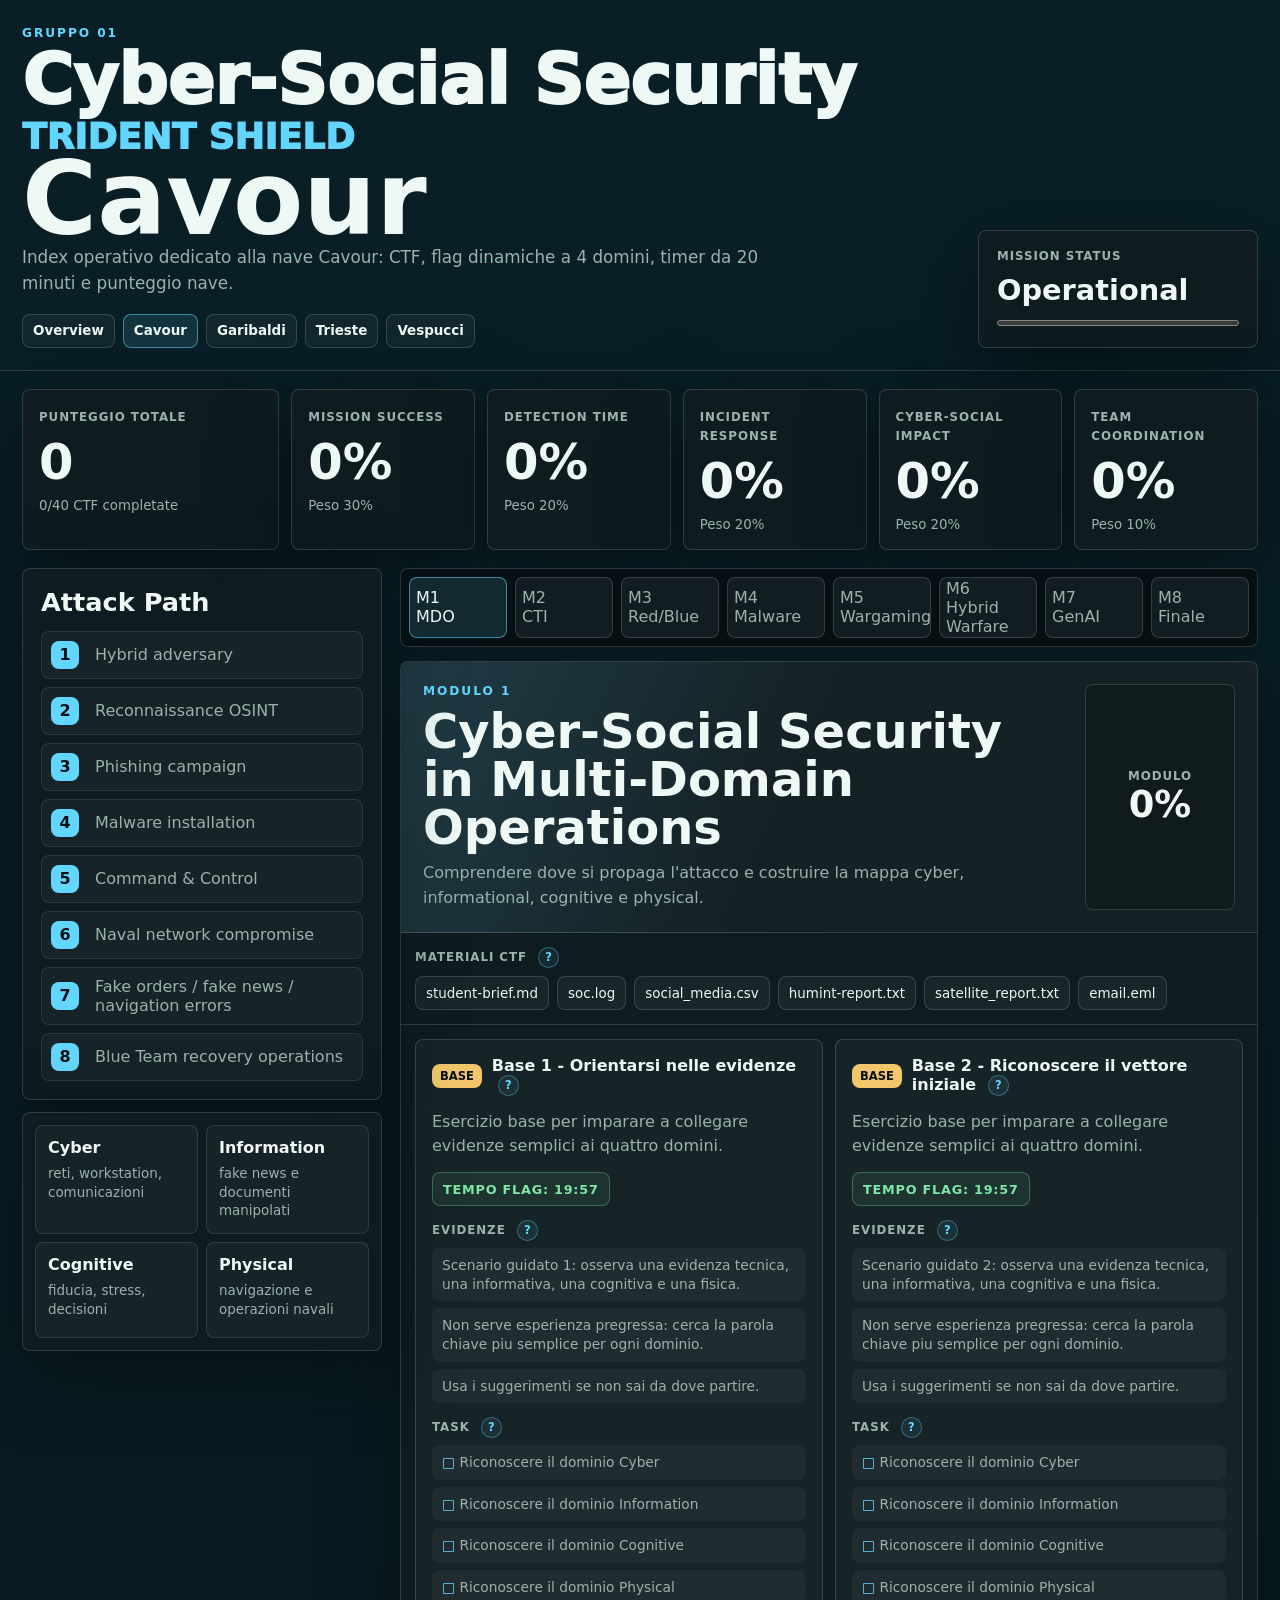
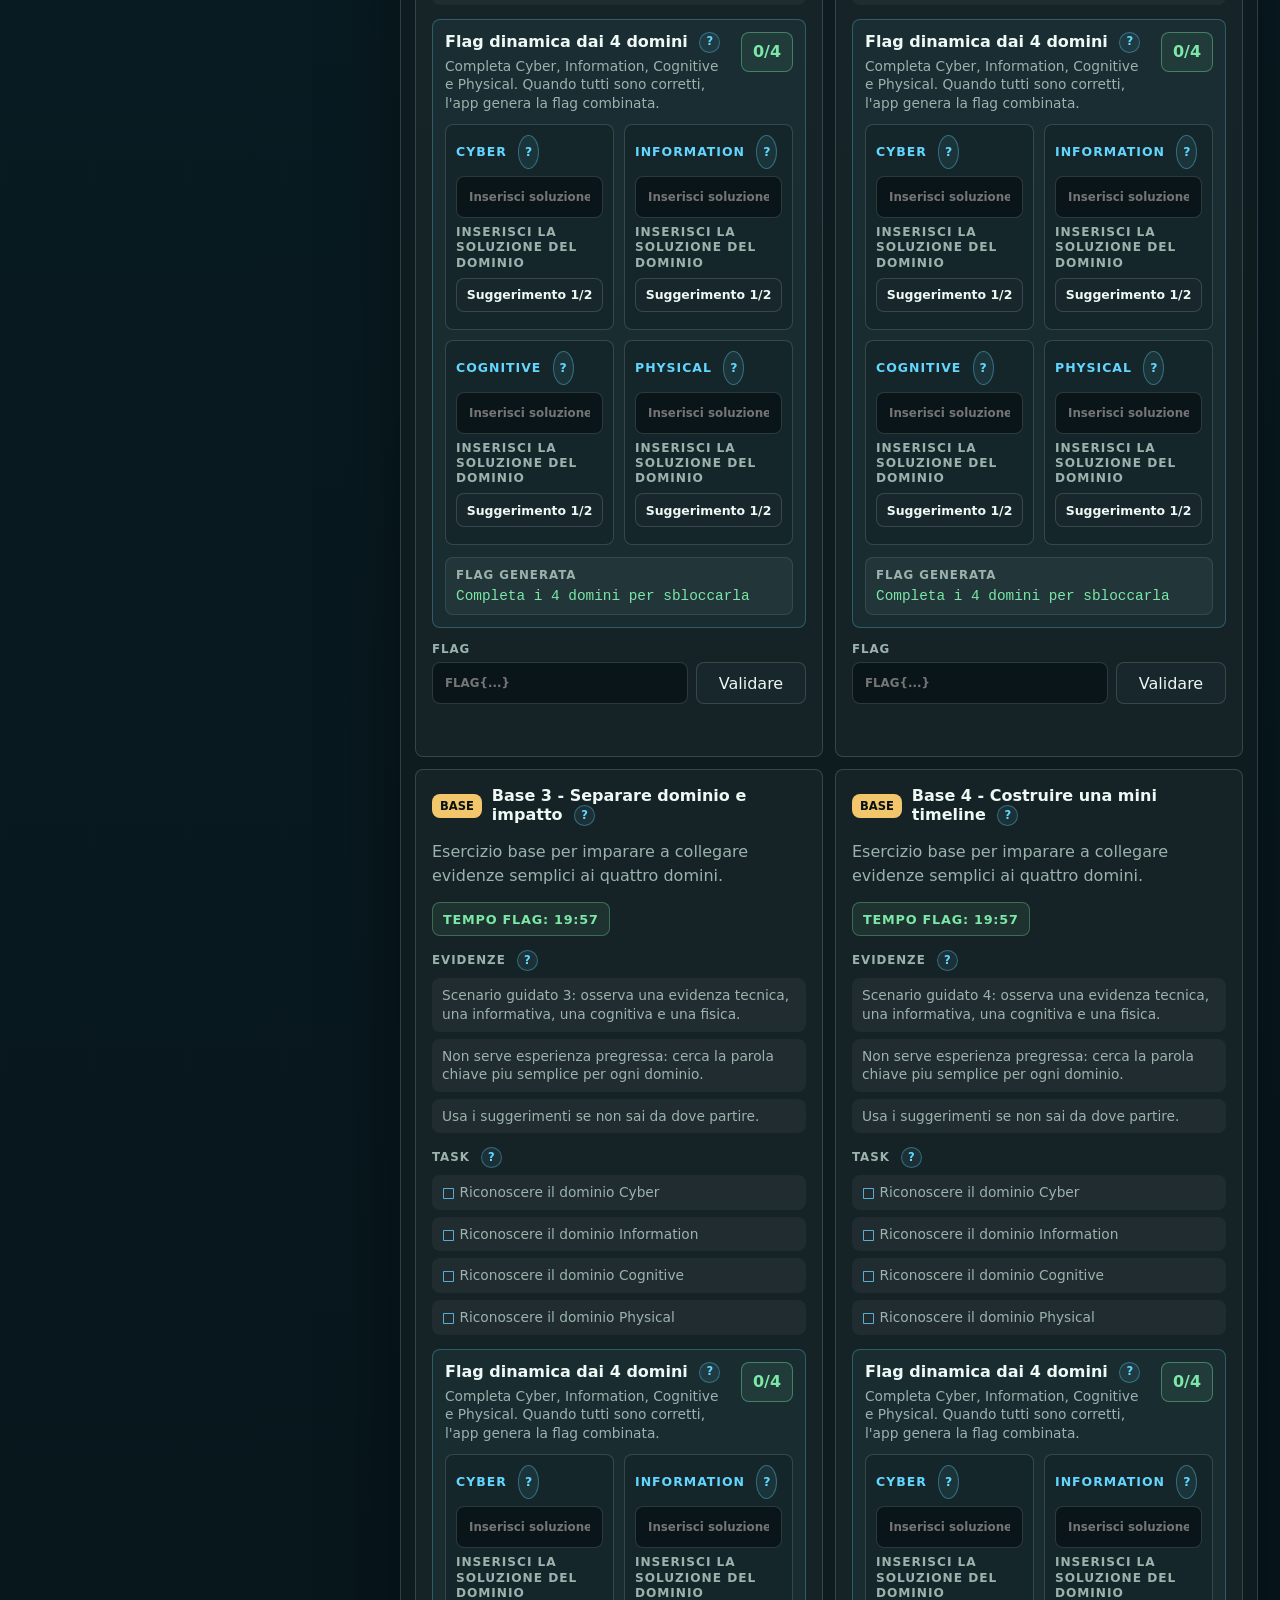
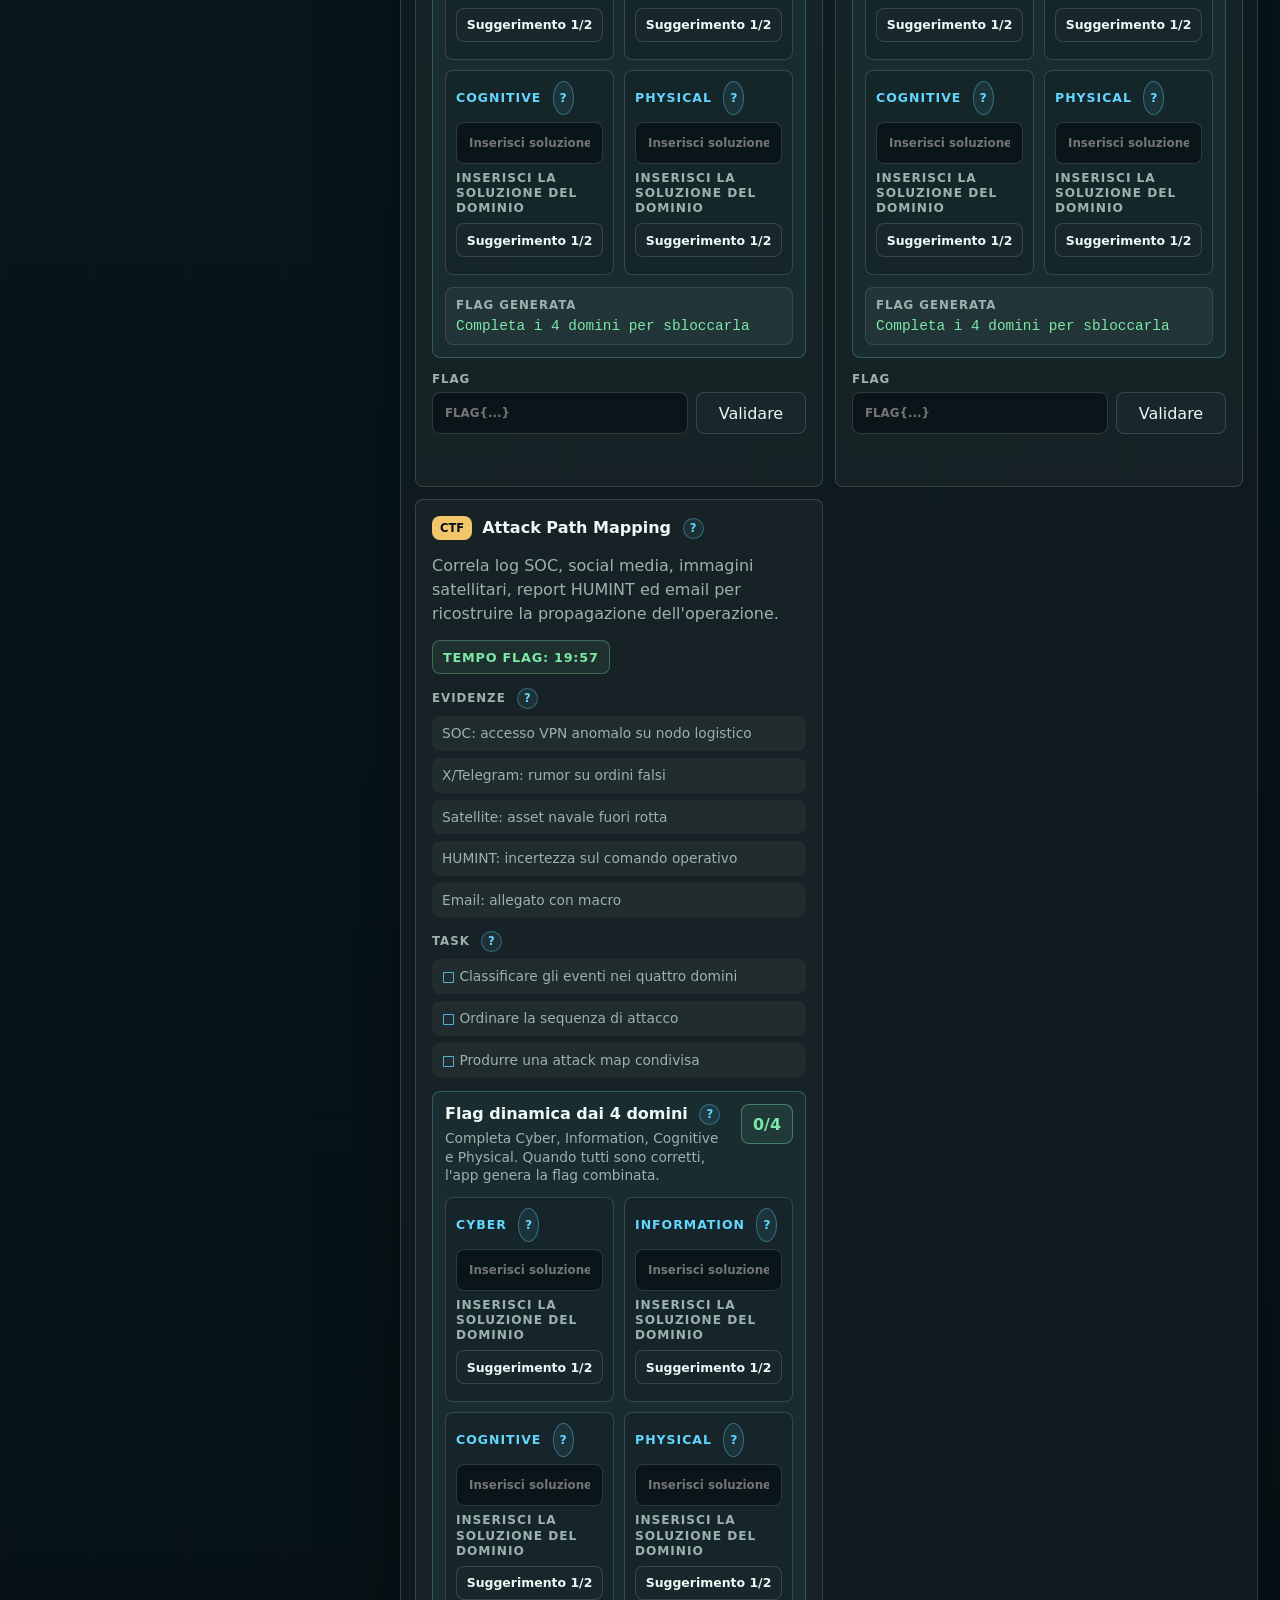
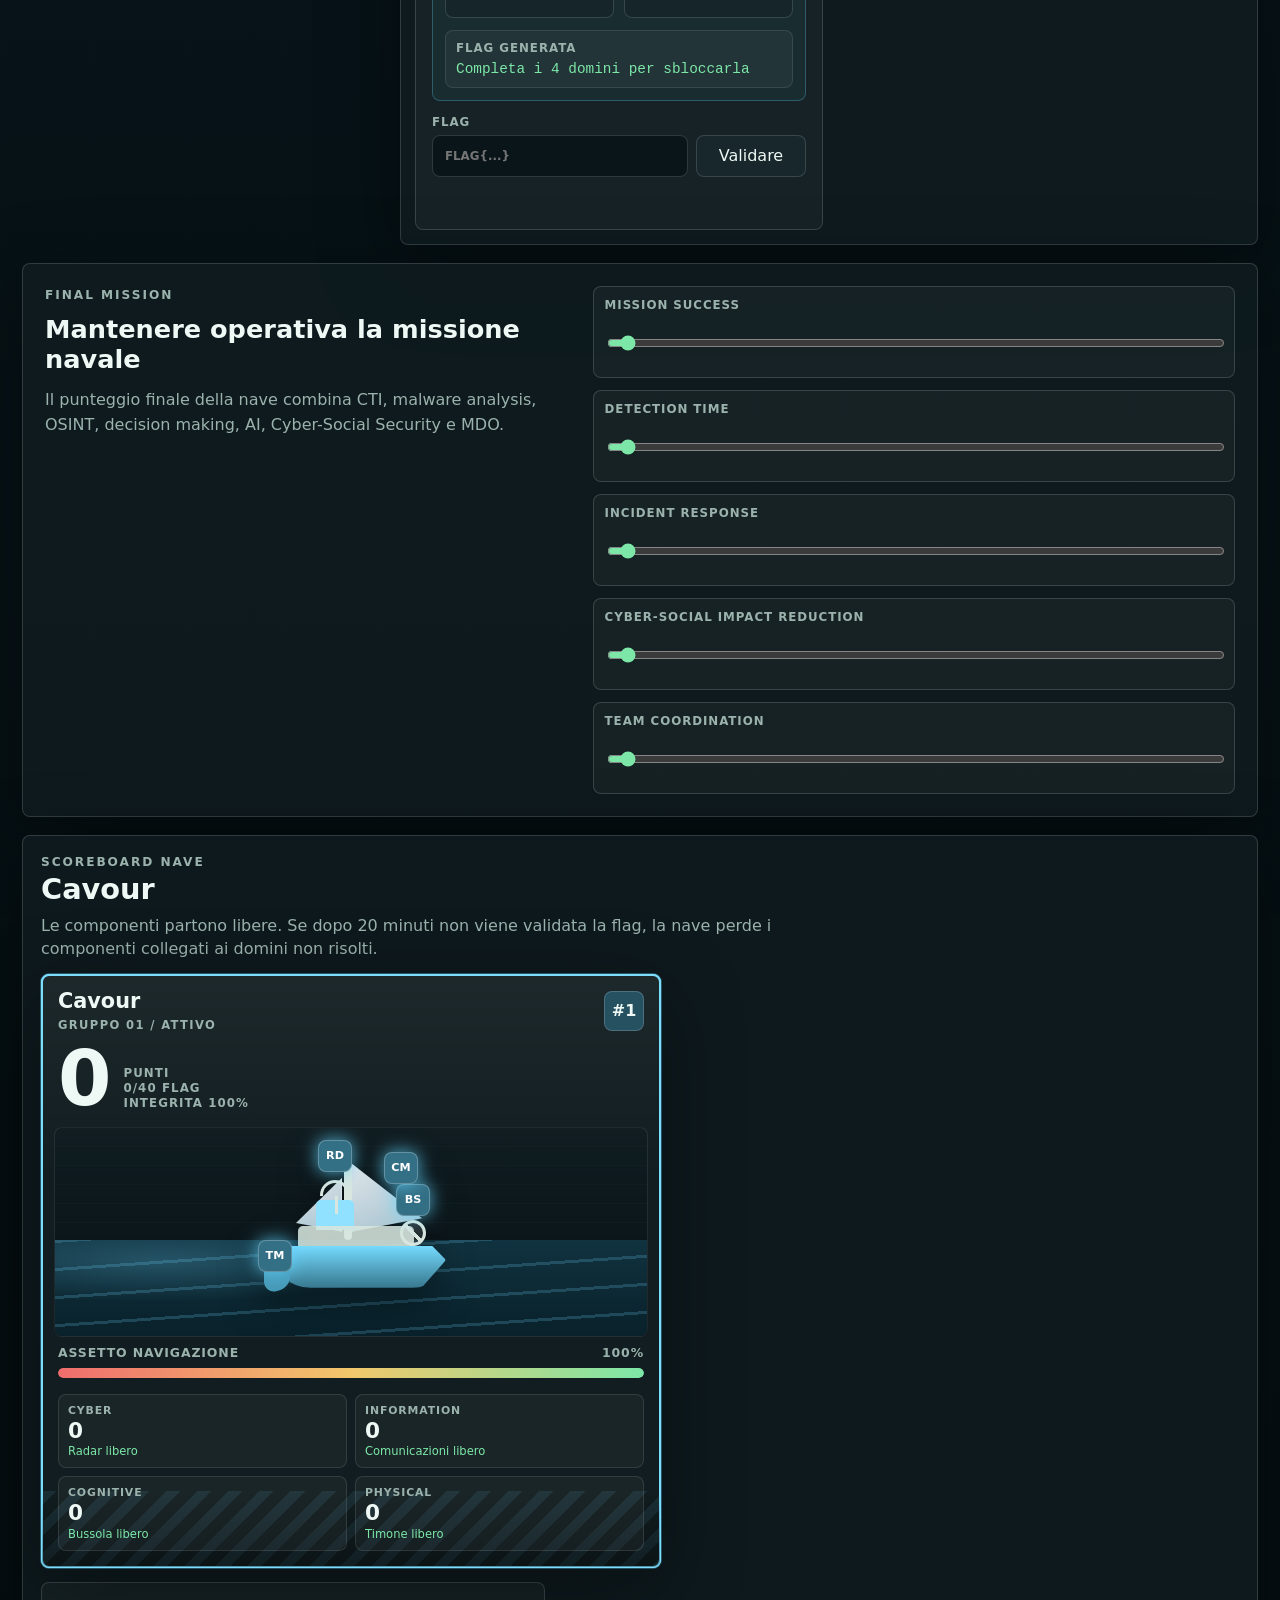
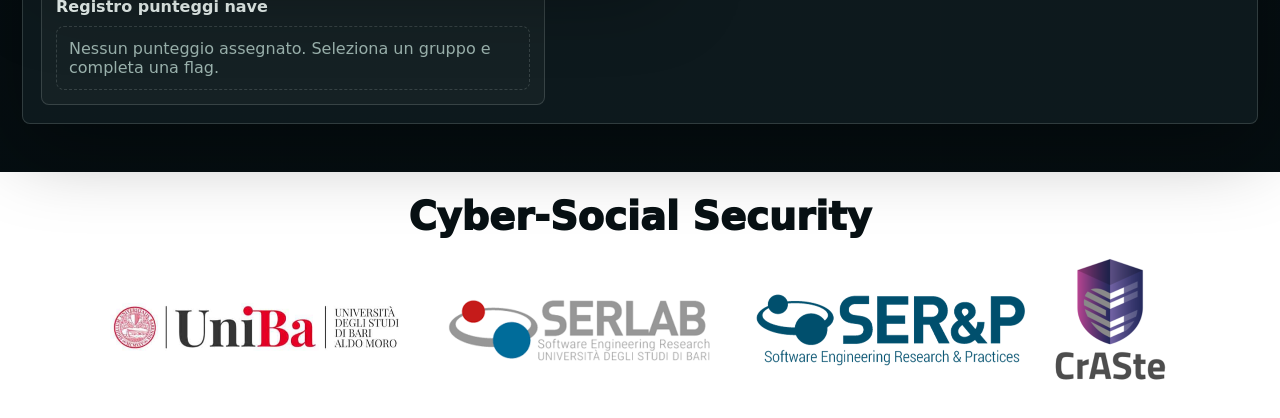
==== commit e0a818f5: "Add files via upload Add CTF" ====
--- a/index-cavour.html
+++ b/index-cavour.html
@@ -11,6 +11,8 @@
   <header class="topbar team-topbar">
     <div>
       <p class="eyebrow">GRUPPO 01</p>
+      <p class="program-title">Cyber-Social Security</p>
+      <p class="event-title">TRIDENT SHIELD</p>
       <h1>Cavour</h1>
       <p class="subtitle">Index operativo dedicato alla nave Cavour: CTF, flag dinamiche a 4 domini, timer da 20 minuti e punteggio nave.</p>
       <nav class="page-links" aria-label="Navigazione pagine nave">
@@ -39,22 +41,6 @@
       <article><span>Team Coordination</span><strong id="metric-coordination">0%</strong><small>Peso 10%</small></article>
     </section>
 
-    <section class="team-scoreboard ship-only" aria-label="Scoreboard nave Cavour">
-      <div class="scoreboard-head single-head">
-        <div>
-          <p class="eyebrow">Scoreboard nave</p>
-          <h2>Cavour</h2>
-          <p>Le componenti partono libere. Se dopo 20 minuti non viene validata la flag, la nave perde i componenti collegati ai domini non risolti.</p>
-        </div>
-      </div>
-      <div class="team-grid single-ship-grid" id="team-grid"></div>
-      <div class="scoreboard-bottom single-log">
-        <div class="score-log-panel">
-          <h3>Registro punteggi nave</h3>
-          <div id="score-log"></div>
-        </div>
-      </div>
-    </section>
 
     <section class="layout">
       <aside class="mission-map">
@@ -85,7 +71,31 @@
         <label>Team Coordination <input data-final="coordination" type="range" min="0" max="100" value="0"></label>
       </div>
     </section>
+    <section class="team-scoreboard ship-only" aria-label="Scoreboard nave Cavour">
+      <div class="scoreboard-head single-head">
+        <div>
+          <p class="eyebrow">Scoreboard nave</p>
+          <h2>Cavour</h2>
+          <p>Le componenti partono libere. Se dopo 20 minuti non viene validata la flag, la nave perde i componenti collegati ai domini non risolti.</p>
+        </div>
+      </div>
+      <div class="team-grid single-ship-grid" id="team-grid"></div>
+      <div class="scoreboard-bottom single-log">
+        <div class="score-log-panel">
+          <h3>Registro punteggi nave</h3>
+          <div id="score-log"></div>
+        </div>
+      </div>
+    </section>
+
   </main>
+
+  <footer class="site-footer team-site-footer" aria-label="Cyber-Social Security">
+    <div class="team-footer-inner">
+      <p class="footer-css-title">Cyber-Social Security</p>
+      <img class="footer-banner" src="assets/logos/banner_CTF.png" alt="UniBa SERLAB SER&P CrASte">
+    </div>
+  </footer>
 
   <template id="module-template">
     <article class="module">
@@ -123,6 +133,7 @@
       <p class="feedback" aria-live="polite"></p>
     </article>
   </template>
+
   <script src="app.js"></script>
 </body>
 </html>
--- a/style.css
+++ b/style.css
@@ -159,6 +159,115 @@
   line-height: 1.55;
 }
 
+.logo {
+  display: block;
+  width: auto;
+  object-fit: contain;
+}
+
+.logo-uniba {
+  height: 46px;
+  max-width: 250px;
+}
+
+.logo-serlab {
+  height: 46px;
+  max-width: 180px;
+}
+
+.logo-craste {
+  height: 58px;
+  max-width: 96px;
+}
+
+.program-title,
+.event-title {
+  margin: 0;
+  color: var(--ink);
+  font-weight: 950;
+  letter-spacing: 0;
+  line-height: 0.92;
+}
+
+.program-title {
+  font-size: clamp(2rem, 5.4vw, 5.2rem);
+}
+
+.event-title {
+  margin-top: 8px;
+  color: var(--cyan);
+  font-size: clamp(1.25rem, 2.8vw, 2.6rem);
+  text-transform: uppercase;
+}
+
+.site-footer {
+  width: min(1480px, 100%);
+  margin: 0 auto;
+  padding: 0 22px 34px;
+}
+
+.footer-inner {
+  display: grid;
+  gap: 12px;
+  padding: 18px;
+  border: 1px solid var(--line);
+  border-radius: 8px;
+  background: rgba(255, 255, 255, 0.96);
+  box-shadow: var(--shadow);
+}
+
+.footer-label {
+  color: #425056;
+  font-size: 0.76rem;
+  font-weight: 900;
+  letter-spacing: 0.14em;
+  text-transform: uppercase;
+}
+
+.footer-logos {
+  display: flex;
+  flex-wrap: wrap;
+  gap: 24px;
+  align-items: center;
+  justify-content: space-between;
+}
+
+.team-site-footer {
+  width: 100%;
+  margin: 0;
+  padding: 26px 22px 34px;
+  background: #fff;
+}
+
+.team-footer-inner {
+  width: min(1480px, 100%);
+  margin: 0 auto;
+  display: grid;
+  gap: 16px;
+  padding: 0;
+  border: 0;
+  border-radius: 0;
+  background: #fff;
+  box-shadow: none;
+}
+
+.footer-css-title {
+  margin: 0;
+  color: #071013;
+  font-size: clamp(1.5rem, 3vw, 2.8rem);
+  font-weight: 950;
+  line-height: 1;
+  text-align: center;
+}
+
+.footer-banner {
+  display: block;
+  width: 100%;
+  max-height: 132px;
+  object-fit: contain;
+  background: #fff;
+}
+
 .page-links {
   display: flex;
   flex-wrap: wrap;
@@ -837,6 +946,27 @@
   padding: 0 16px 16px;
 }
 
+.ship-detail-link {
+  position: relative;
+  z-index: 1;
+  display: flex;
+  align-items: center;
+  justify-content: center;
+  min-height: 42px;
+  margin: 0 16px 16px;
+  border: 1px solid color-mix(in srgb, var(--accent), white 22%);
+  border-radius: 8px;
+  color: var(--ink);
+  background: color-mix(in srgb, var(--accent), transparent 84%);
+  font-size: 0.84rem;
+  font-weight: 900;
+  text-decoration: none;
+}
+
+.ship-detail-link:hover {
+  background: color-mix(in srgb, var(--accent), transparent 72%);
+}
+
 .domain-score {
   display: grid;
   gap: 3px;
@@ -1498,6 +1628,33 @@
   .module-head,
   .final-mission {
     grid-template-columns: 1fr;
+  }
+
+  .logo-uniba {
+    height: 38px;
+    max-width: 210px;
+  }
+
+  .logo-serlab {
+    height: 38px;
+    max-width: 150px;
+  }
+
+  .logo-craste {
+    height: 48px;
+    max-width: 78px;
+  }
+
+  .footer-logos {
+    justify-content: flex-start;
+  }
+
+  .team-footer-inner {
+    padding: 14px;
+  }
+
+  .footer-banner {
+    max-height: 84px;
   }
 
   .dashboard,
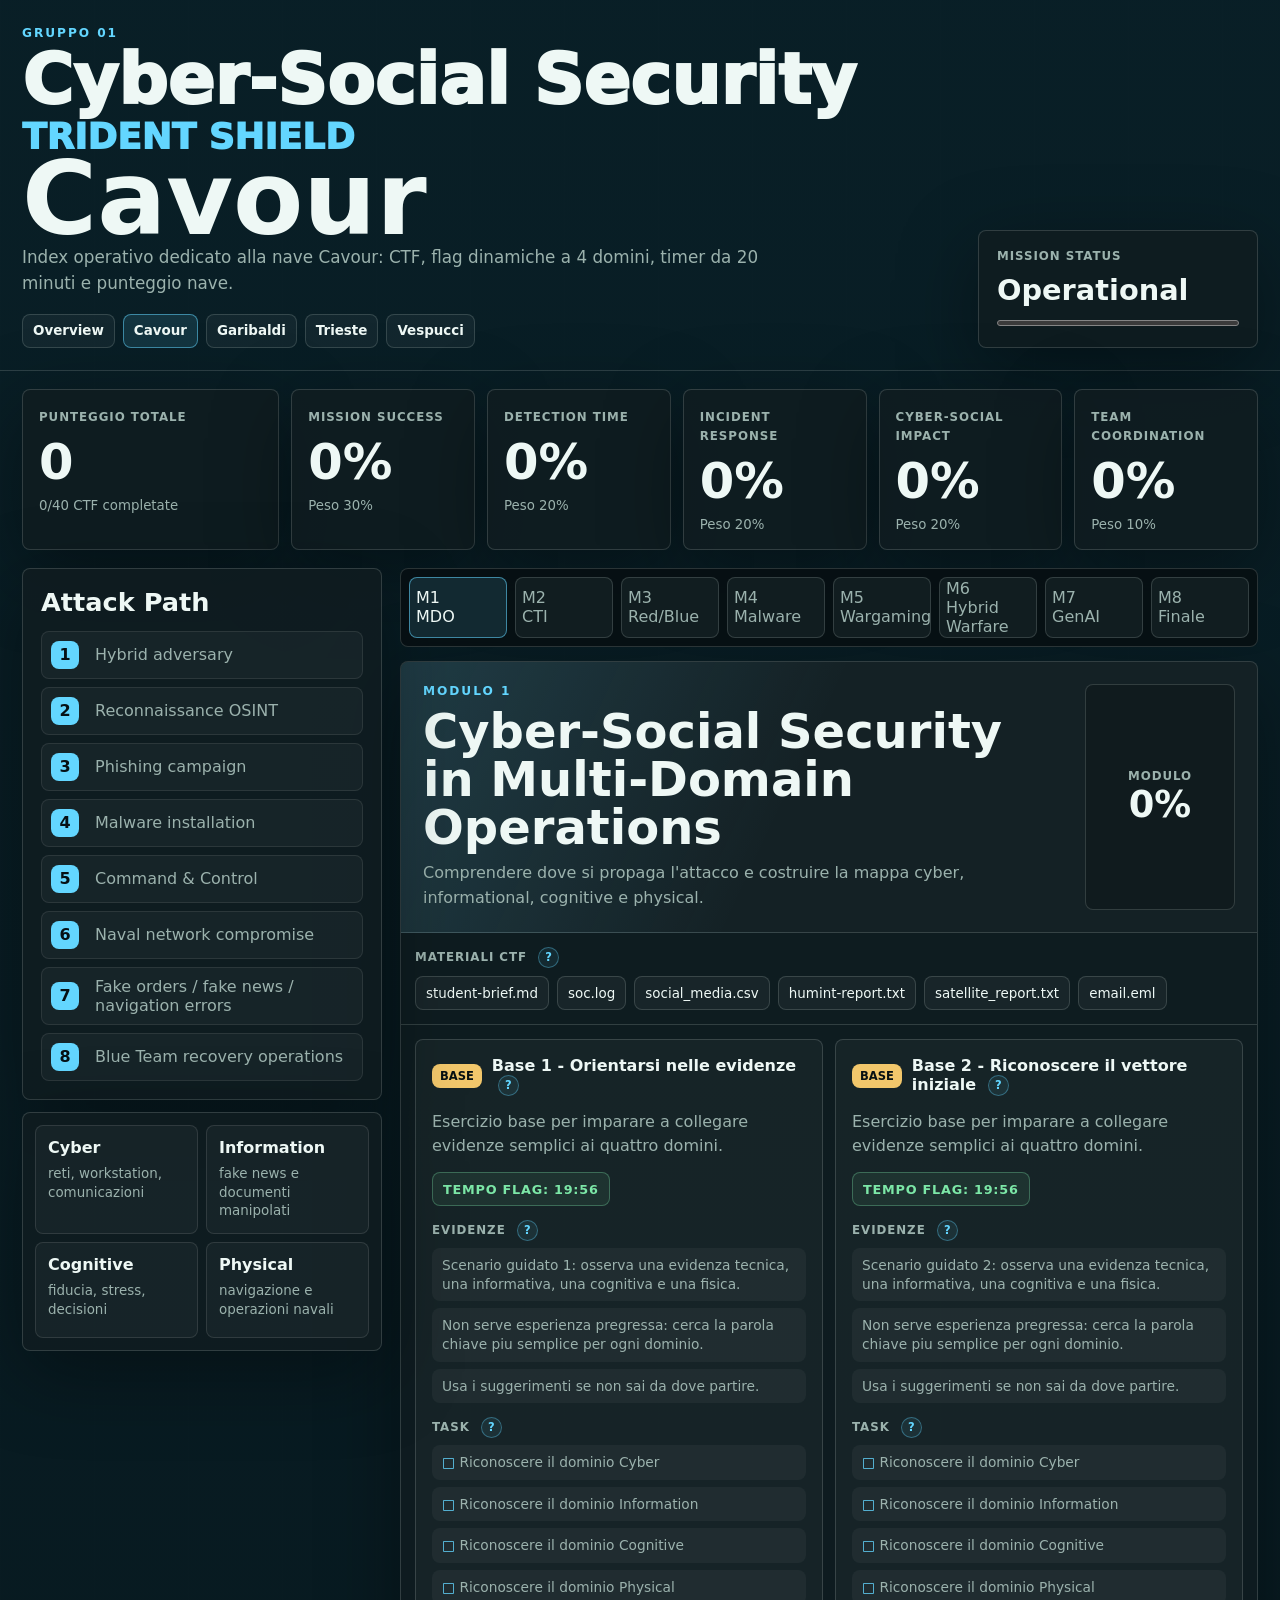
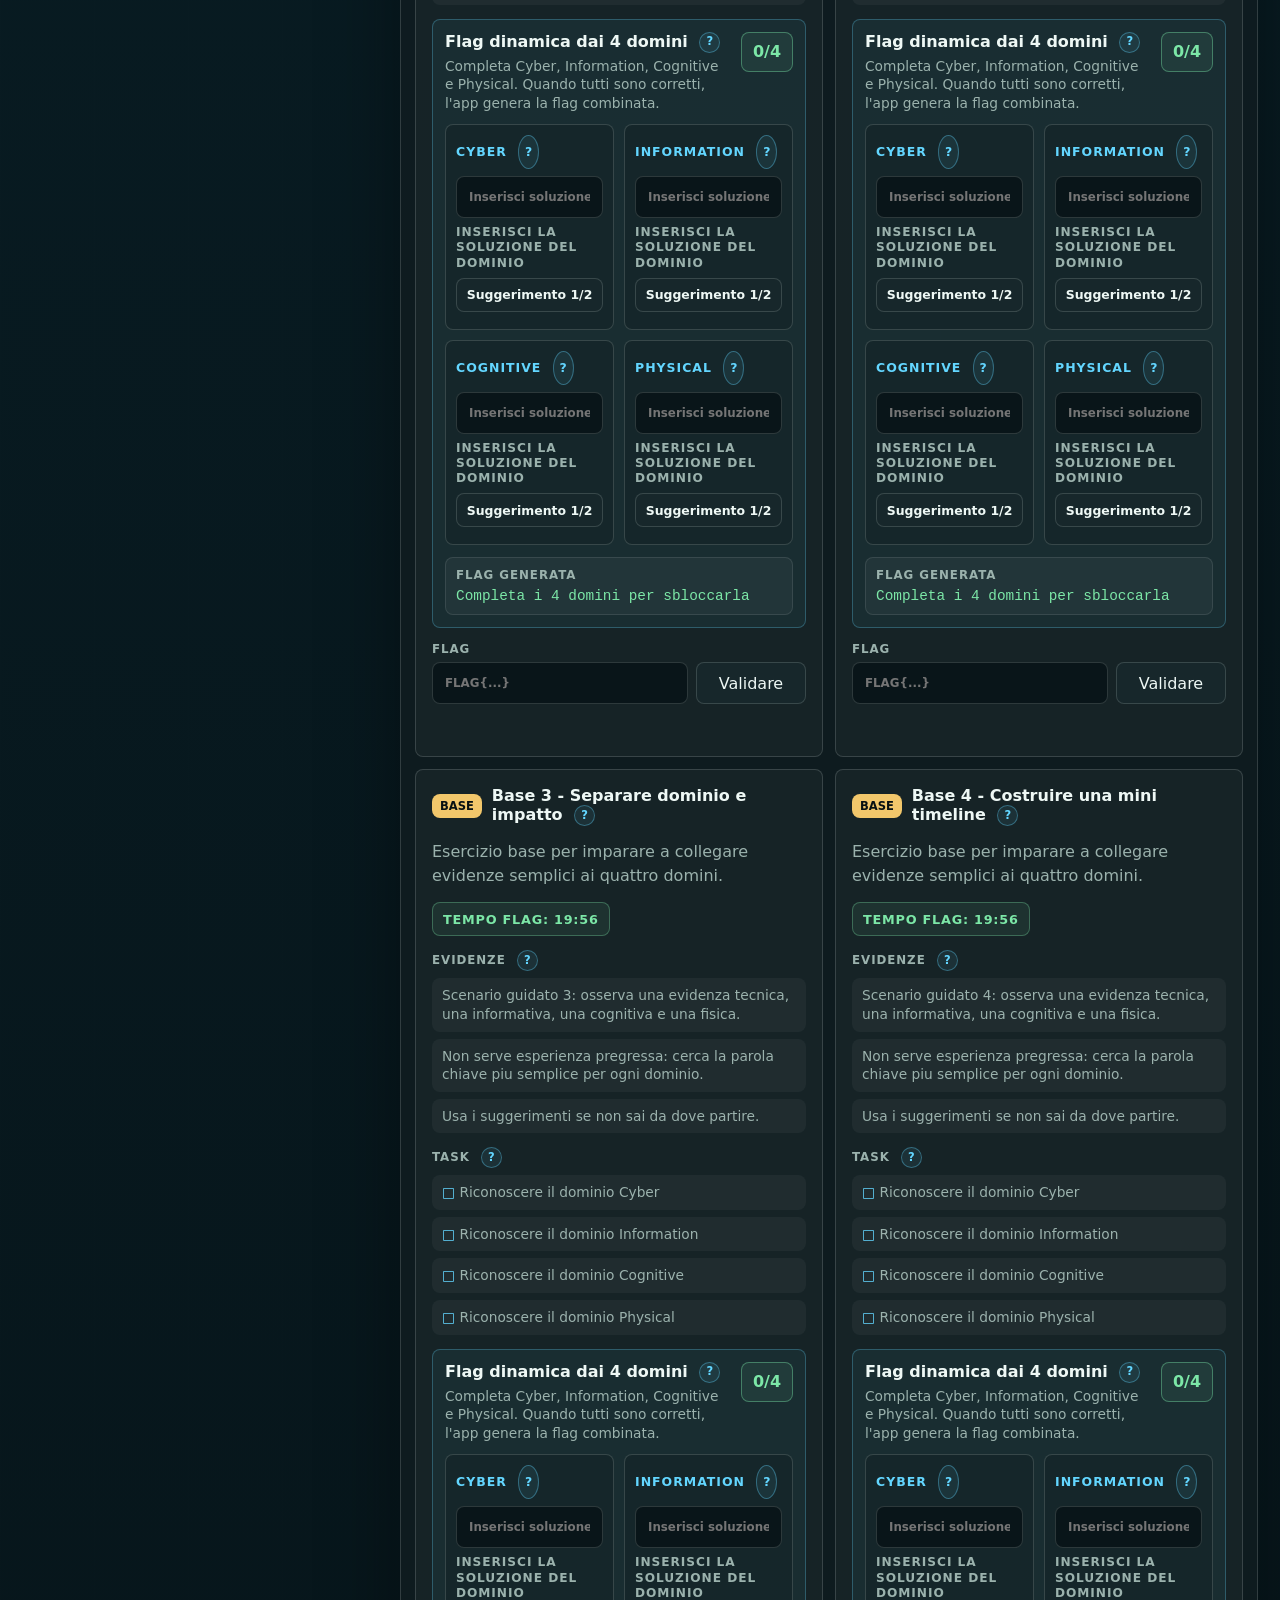
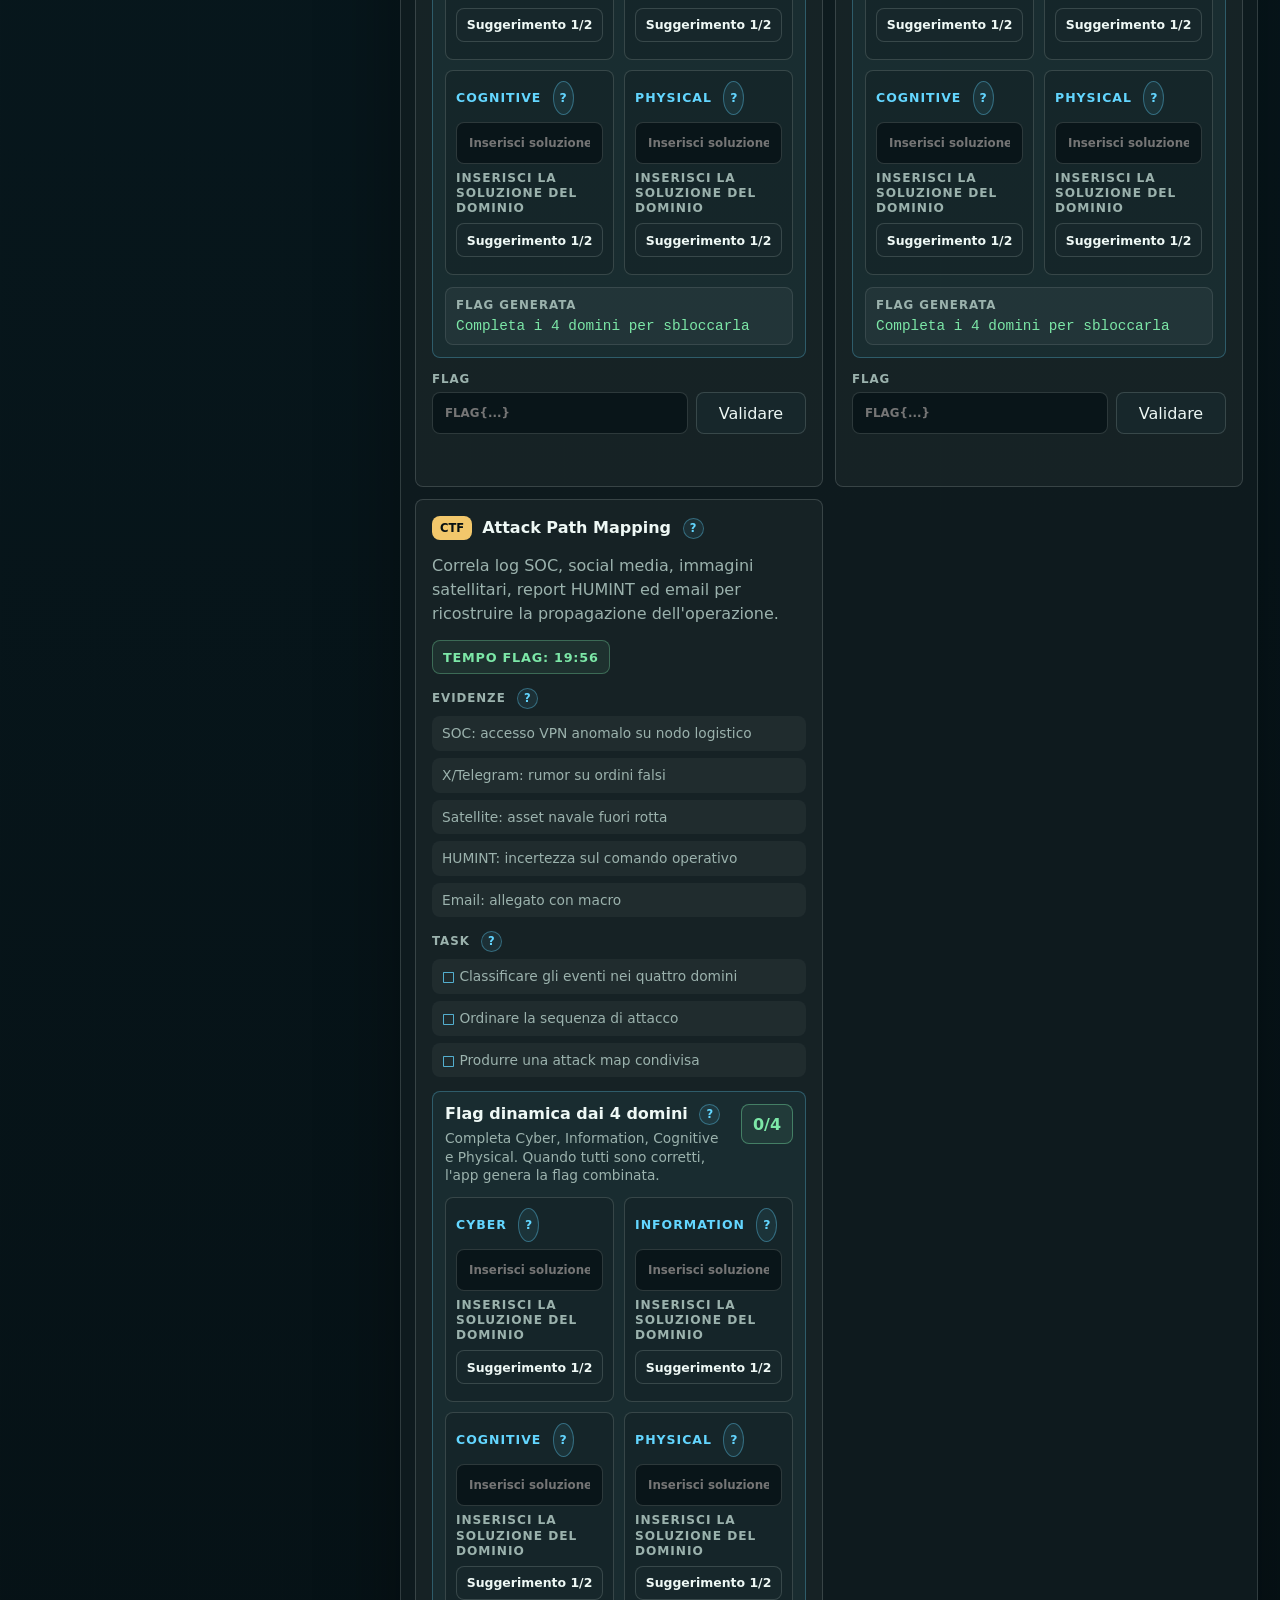
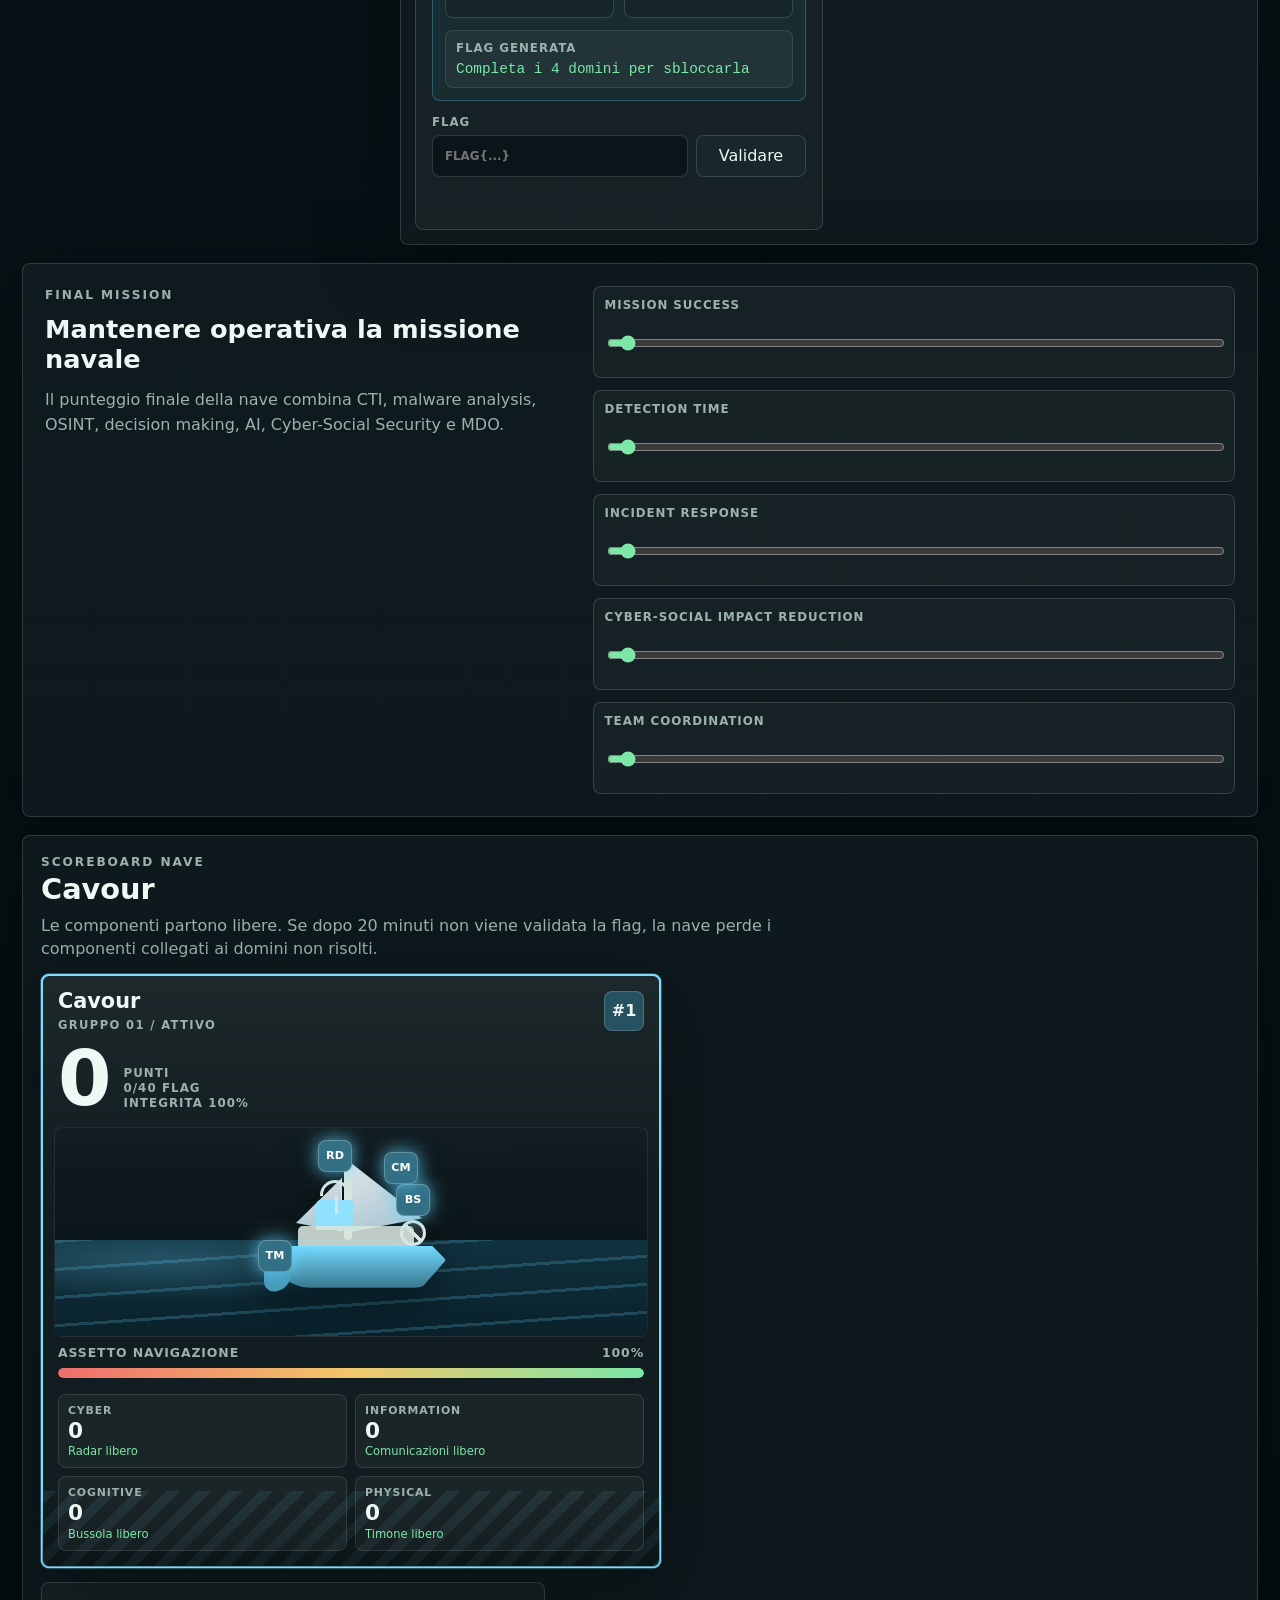
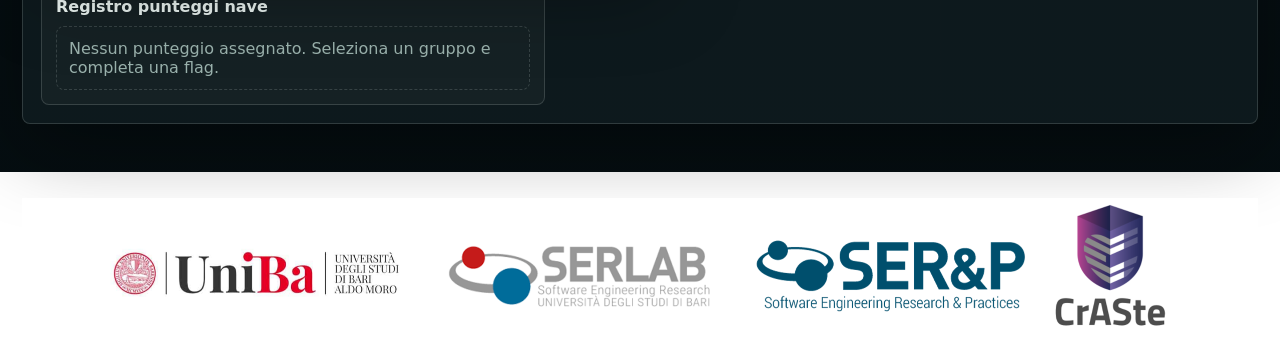
==== commit f88e141b: "Add files via upload" ====
--- a/index-cavour.html
+++ b/index-cavour.html
@@ -92,7 +92,6 @@
 
   <footer class="site-footer team-site-footer" aria-label="Cyber-Social Security">
     <div class="team-footer-inner">
-      <p class="footer-css-title">Cyber-Social Security</p>
       <img class="footer-banner" src="assets/logos/banner_CTF.png" alt="UniBa SERLAB SER&P CrASte">
     </div>
   </footer>
--- a/style.css
+++ b/style.css
@@ -251,15 +251,6 @@
   box-shadow: none;
 }
 
-.footer-css-title {
-  margin: 0;
-  color: #071013;
-  font-size: clamp(1.5rem, 3vw, 2.8rem);
-  font-weight: 950;
-  line-height: 1;
-  text-align: center;
-}
-
 .footer-banner {
   display: block;
   width: 100%;
